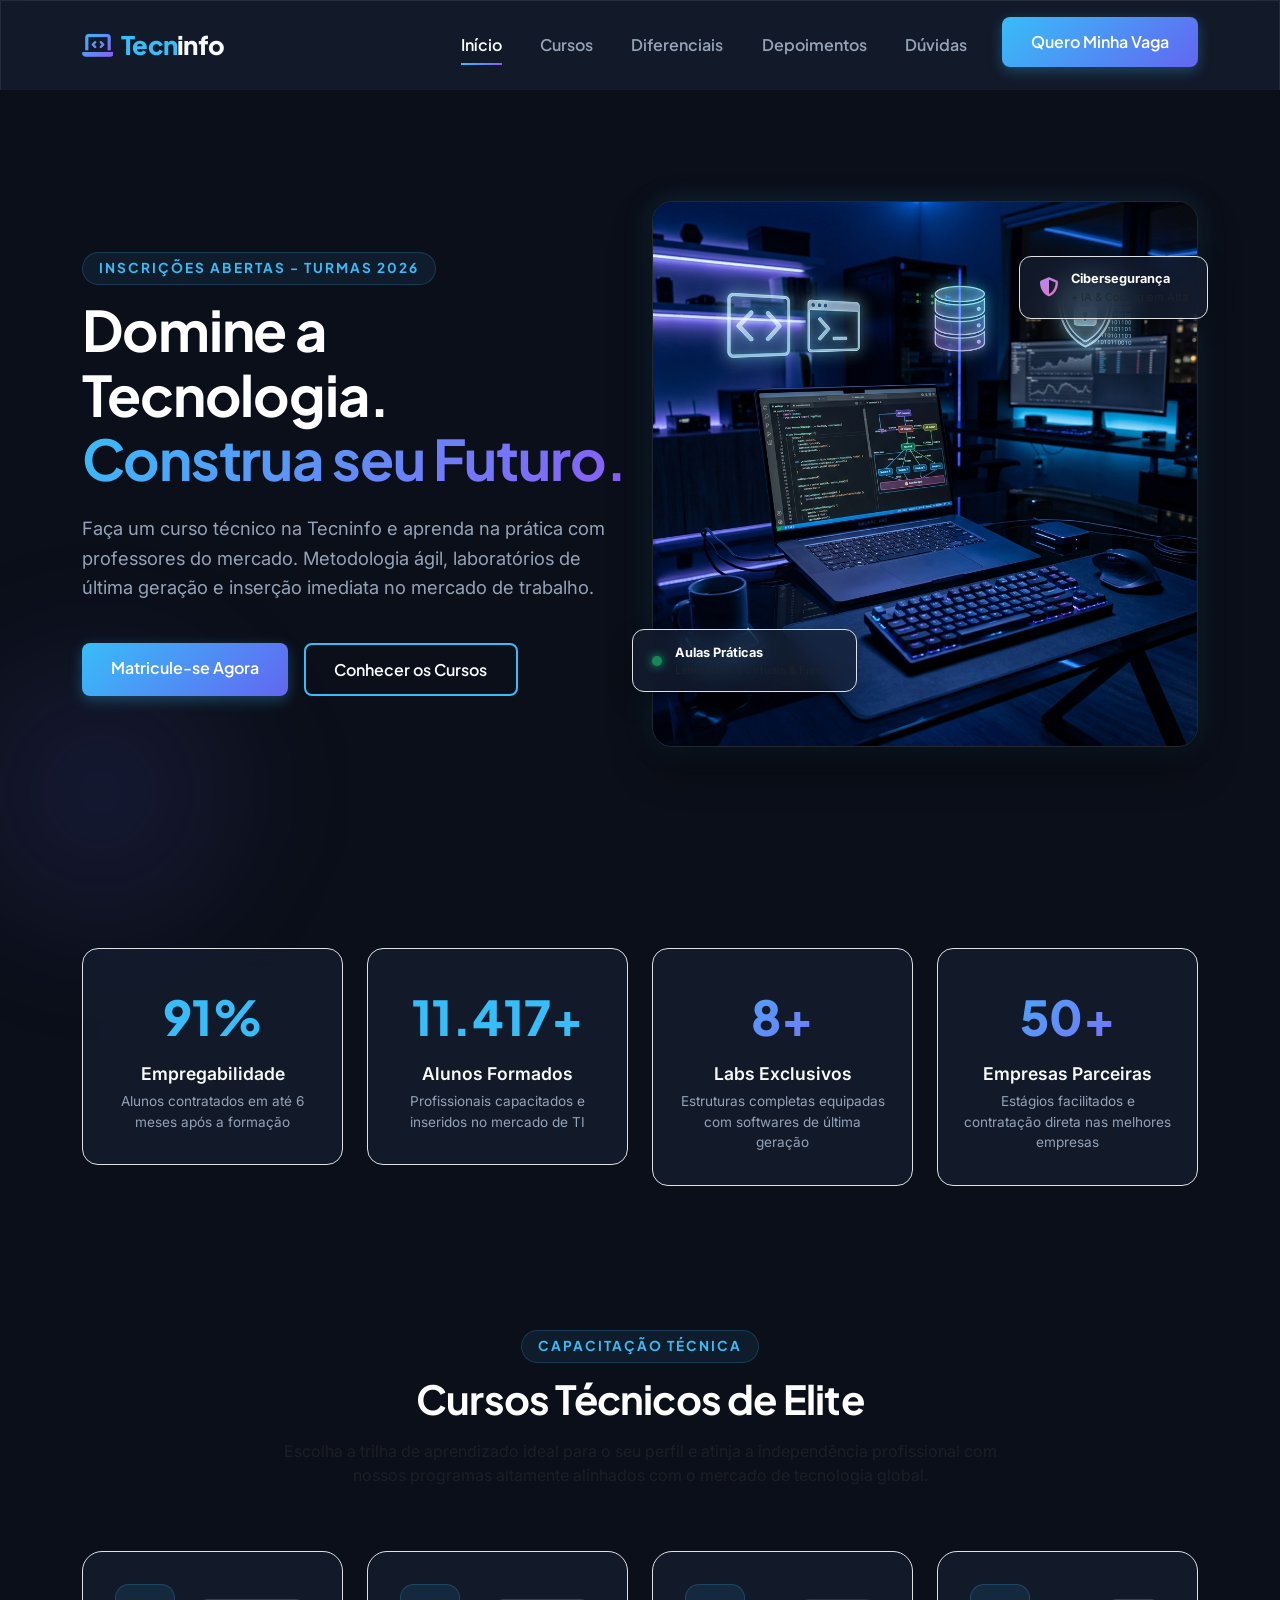
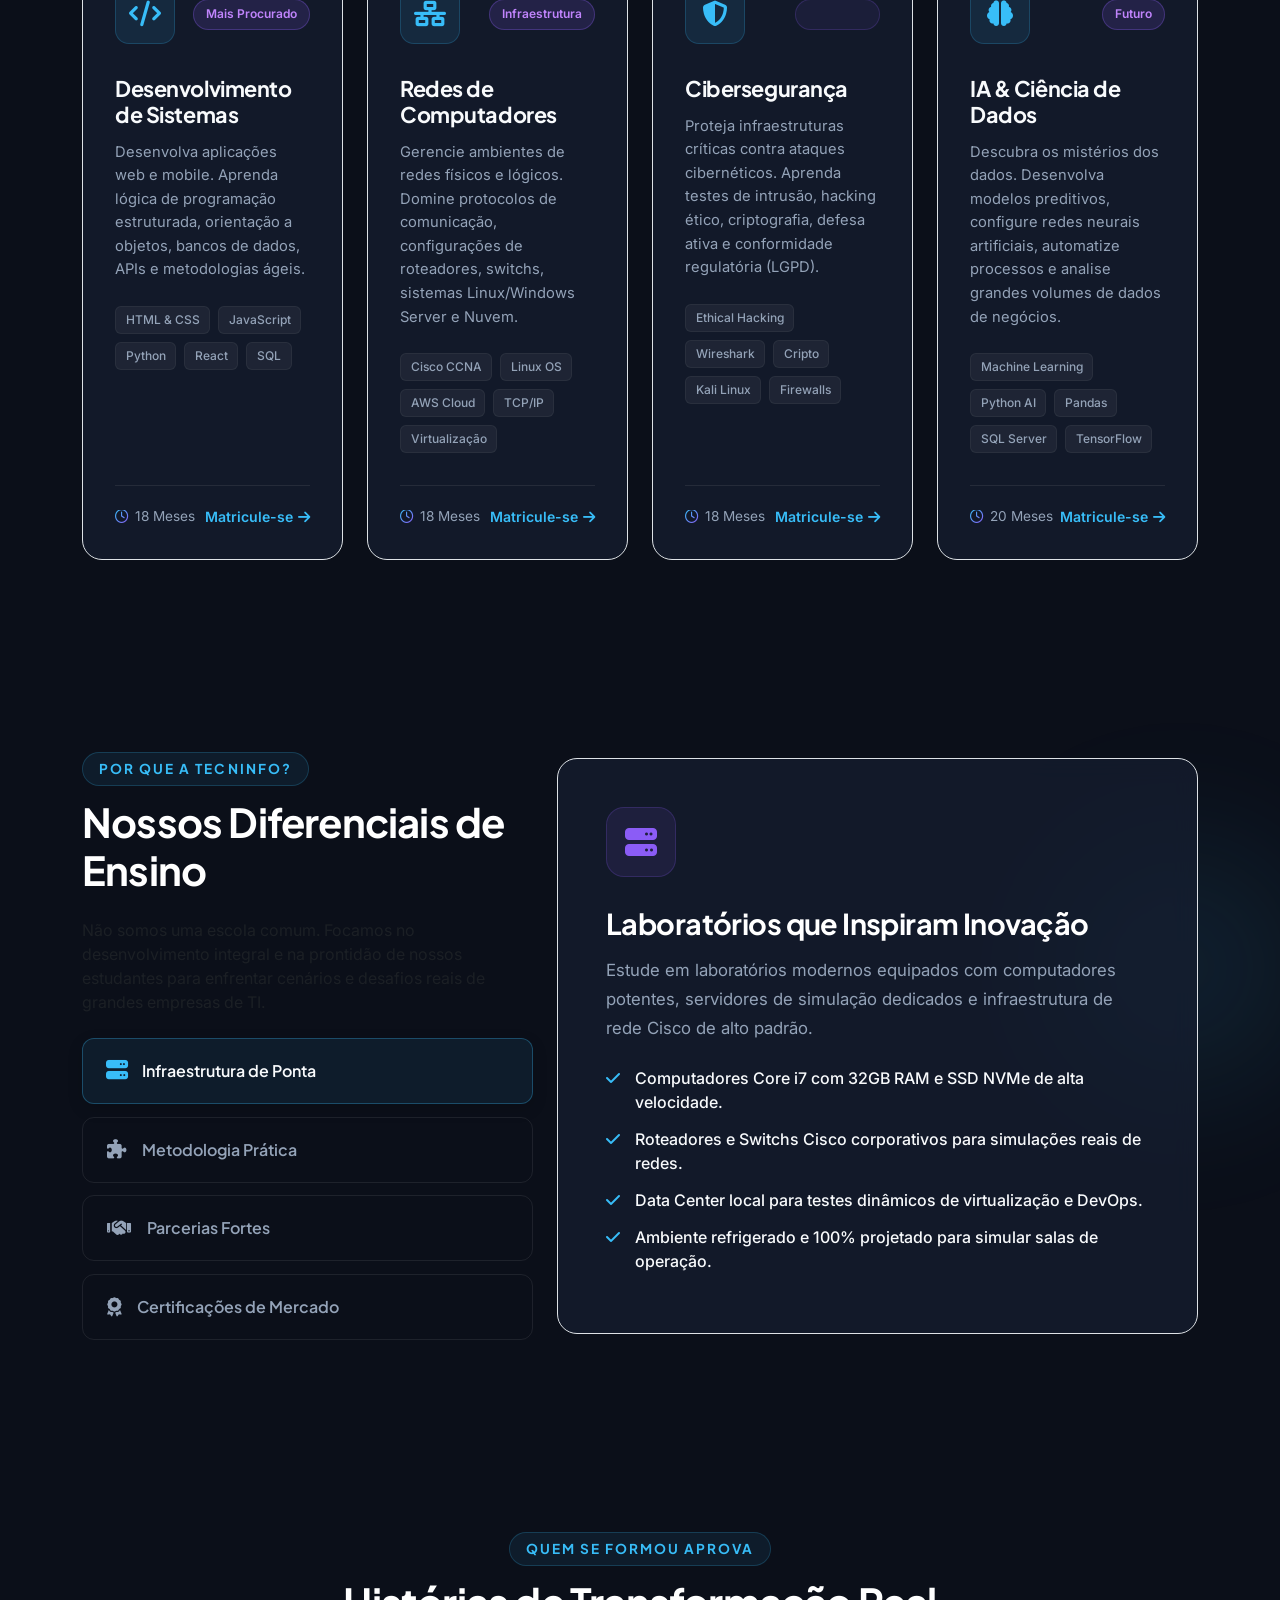
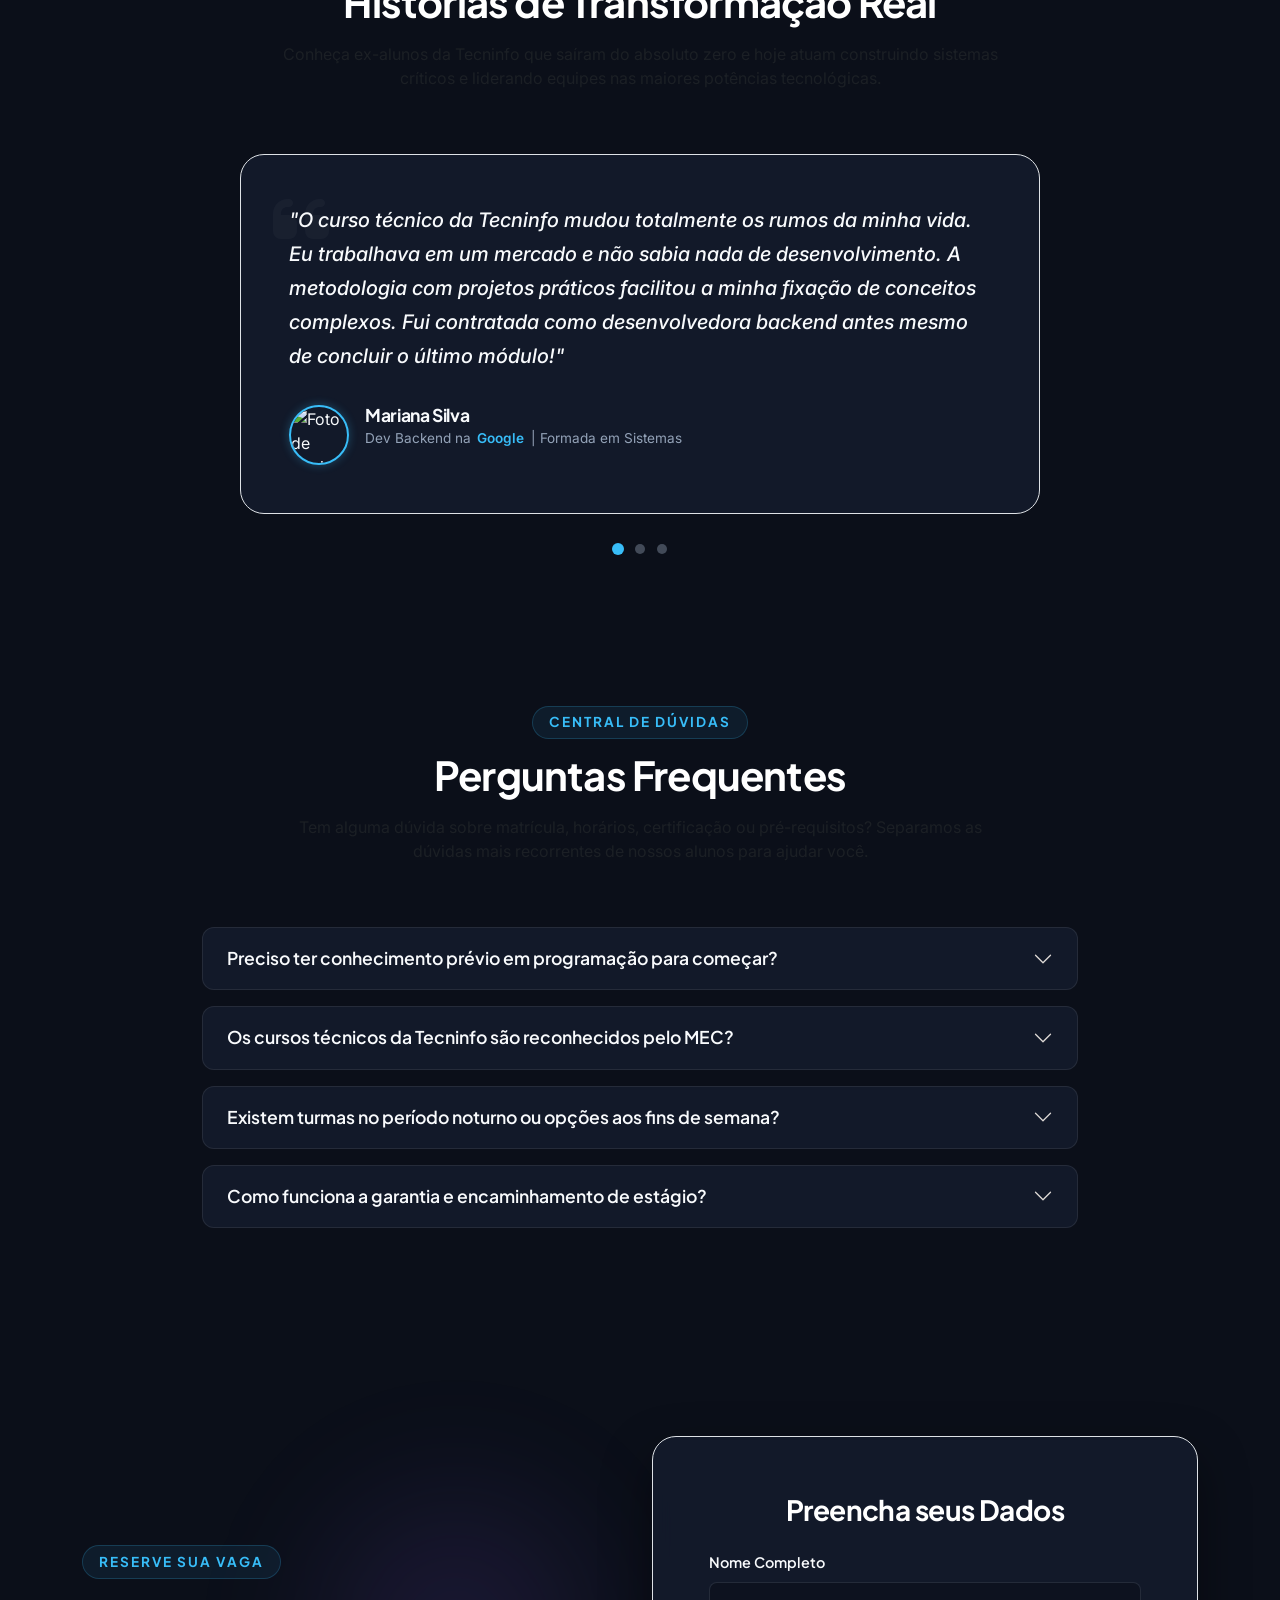
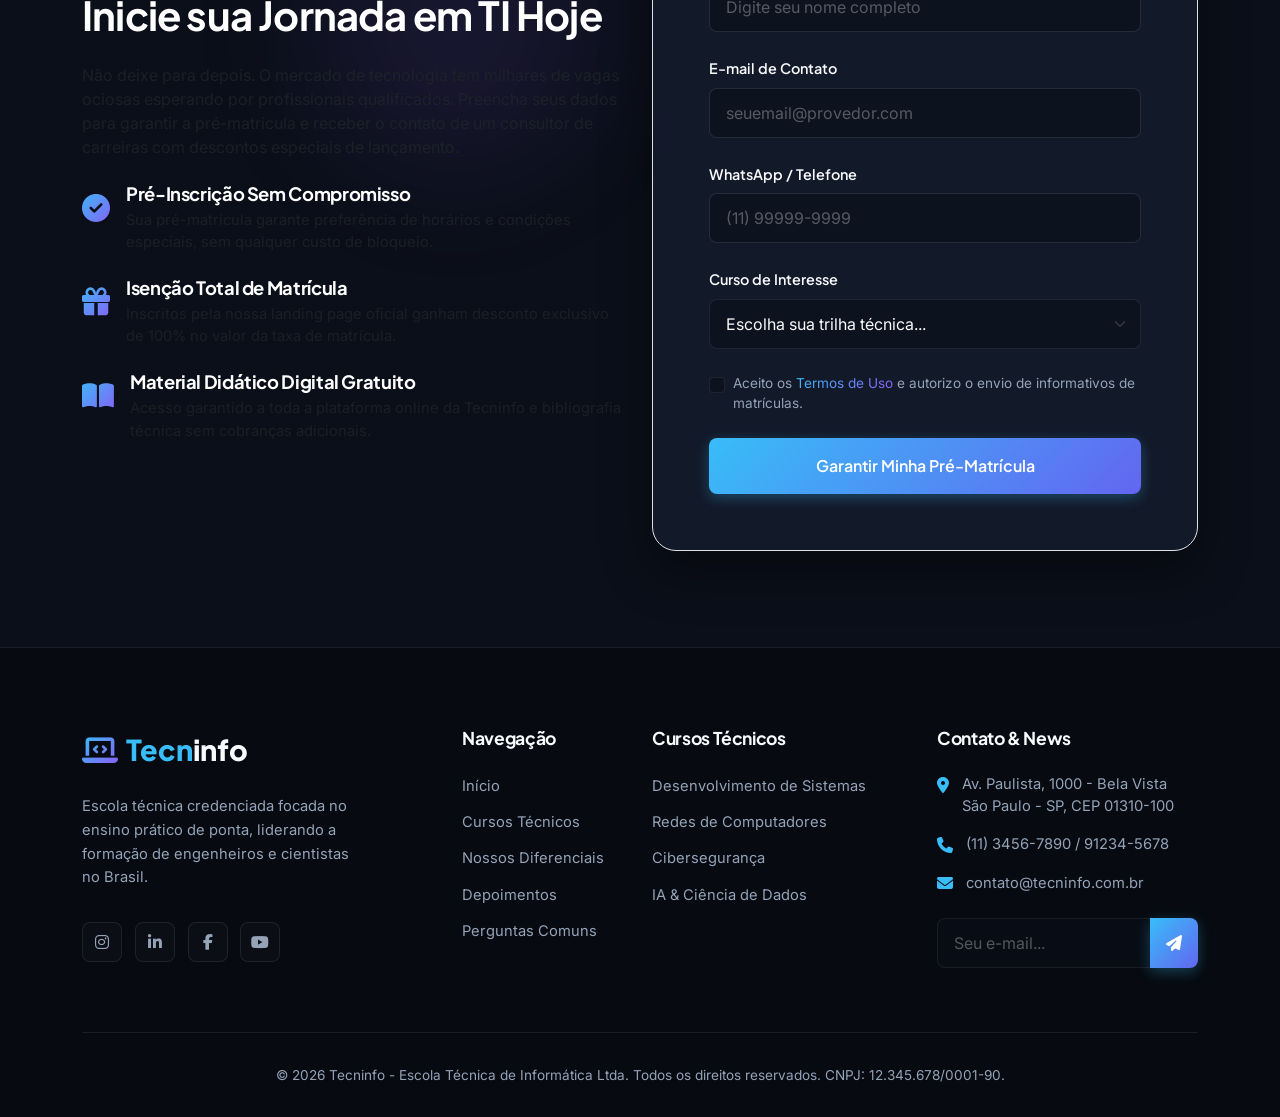
==== tecninfo/index.html @ 436b636a "first commit" ====
<!DOCTYPE html>
<html lang="pt-BR">
<head>
  <meta charset="UTF-8">
  <meta name="viewport" content="width=device-width, initial-scale=1.0">
  <meta name="description" content="Tecninfo - Escola Técnica de Informática líder. Cursos práticos de Desenvolvimento de Sistemas, Cibersegurança, Redes e IA com +95% de empregabilidade. Inscreva-se já!">
  <meta name="keywords" content="curso tecnico informatica, desenvolvimento de sistemas, ciberseguranca, redes de computadores, inteligencia artificial, escola tecnica TI, programacao">
  <meta name="author" content="Tecninfo">
  
  <!-- Open Graph / Facebook -->
  <meta property="og:type" content="website">
  <meta property="og:title" content="Tecninfo | Cursos Técnicos de Informática e Programação">
  <meta property="og:description" content="Aprenda na prática e conquiste sua vaga no mercado de tecnologia com os cursos técnicos da Tecninfo.">
  <meta property="og:image" content="assets/images/hero_tech_banner.png">

  <title>Tecninfo | Escola Técnica de Informática e Programação</title>

  <!-- Favicon -->
  <link rel="icon" type="image/png" href="data:image/svg+xml,<svg xmlns=%22http://www.w3.org/2000/svg%22 viewBox=%220 0 100 100%22><text y=%22.9em%22 font-size=%2290%22>💻</text></svg>">

  <!-- Bootstrap 5 CSS CDN -->
  <link href="https://cdn.jsdelivr.net/npm/bootstrap@5.3.3/dist/css/bootstrap.min.css" rel="stylesheet" integrity="sha384-QWTKZyjpPEjISv5WaRU9OFeRpok6YctnYmDr5pNlyT2bRjXh0JMhjY6hW+ALEwIH" crossorigin="anonymous">
  
  <!-- FontAwesome Icons CDN -->
  <link rel="stylesheet" href="https://cdnjs.cloudflare.com/ajax/libs/font-awesome/6.5.2/css/all.min.css" integrity="sha512-SnH5WK+bZxgPHs44uWIX+LLJAJ9/2PkPKZ5QiAj6Ta86w+fsb2TkcmfRyVX3pBnMFcV7oQPJkl9QevSCWr3W6A==" crossorigin="anonymous" referrerpolicy="no-referrer" />
  
  <!-- Custom CSS -->
  <link rel="stylesheet" href="css/custom.css">
</head>
<body>

  <!-- Background Glow Effects -->
  <div class="glow-blob blob-1"></div>
  <div class="glow-blob blob-2"></div>
  <div class="glow-blob blob-3"></div>

  <!-- ==========================================================================
     HEADER & NAVBAR
     ========================================================================== -->
  <header>
    <nav class="navbar navbar-expand-lg fixed-top bg-glass" id="main-nav">
      <div class="container">
        <a class="navbar-brand" href="#inicio" id="nav-brand">
          <i class="fa-solid fa-laptop-code me-2 text-gradient"></i><span>Tecn</span>info
        </a>
        <button class="navbar-toggler" type="button" data-bs-toggle="collapse" data-bs-target="#navbarContent" aria-controls="navbarContent" aria-expanded="false" aria-label="Toggle navigation" id="navbar-btn">
          <span class="navbar-toggler-icon"></span>
        </button>
        
        <div class="collapse navbar-collapse" id="navbarContent">
          <ul class="navbar-nav ms-auto mb-2 mb-lg-0 align-items-lg-center">
            <li class="nav-item">
              <a class="nav-link active" href="#inicio" id="nav-link-inicio">Início</a>
            </li>
            <li class="nav-item">
              <a class="nav-link" href="#cursos" id="nav-link-cursos">Cursos</a>
            </li>
            <li class="nav-item">
              <a class="nav-link" href="#diferenciais" id="nav-link-diferenciais">Diferenciais</a>
            </li>
            <li class="nav-item">
              <a class="nav-link" href="#depoimentos" id="nav-link-depoimentos">Depoimentos</a>
            </li>
            <li class="nav-item">
              <a class="nav-link" href="#faq" id="nav-link-faq">Dúvidas</a>
            </li>
            <li class="nav-item ms-lg-3 mt-3 mt-lg-0">
              <a class="btn-cyber-primary text-center d-block d-lg-inline-block" href="#inscricao" id="nav-cta-btn">Quero Minha Vaga</a>
            </li>
          </ul>
        </div>
      </div>
    </nav>
  </header>

  <main>
    <!-- ==========================================================================
       HERO SECTION
       ========================================================================== -->
    <section class="hero-section" id="inicio">
      <div class="container">
        <div class="row align-items-center gy-5">
          <!-- Text Content -->
          <div class="col-lg-6">
            <div class="hero-content">
              <span class="section-tag" id="hero-badge-live">Inscrições Abertas - Turmas 2026</span>
              <h1 class="hero-title text-white" id="hero-main-title">
                Domine a Tecnologia. <br>
                <span class="text-gradient">Construa seu Futuro.</span>
              </h1>
              <p class="hero-subtitle" id="hero-desc">
                Faça um curso técnico na Tecninfo e aprenda na prática com professores do mercado. Metodologia ágil, laboratórios de última geração e inserção imediata no mercado de trabalho.
              </p>
              <div class="d-flex flex-sm-row flex-column gap-3">
                <a href="#inscricao" class="btn-cyber-primary text-center" id="hero-cta-enroll">Matricule-se Agora</a>
                <a href="#cursos" class="btn-cyber-outline text-center" id="hero-cta-courses">Conhecer os Cursos</a>
              </div>
            </div>
          </div>
          <!-- Creative Image Mockup -->
          <div class="col-lg-6">
            <div class="hero-image-container">
              <!-- Floating Indicator 1 -->
              <div class="floating-card floating-1 bg-glass border" id="float-card-1">
                <div class="bg-success rounded-circle" style="width: 10px; height: 10px; box-shadow: 0 0 10px #10b981;"></div>
                <div class="text-start">
                  <span class="d-block fw-bold text-white" style="font-size: 0.8rem;">Aulas Práticas</span>
                  <span class="d-block text-muted" style="font-size: 0.7rem;">Laboratórios Virtuais & Físicos</span>
                </div>
              </div>
              
              <!-- Floating Indicator 2 -->
              <div class="floating-card floating-2 bg-glass border" id="float-card-2">
                <div class="text-gradient-purple font-weight-bold" style="font-size: 1.2rem;"><i class="fa-solid fa-shield-halved"></i></div>
                <div class="text-start">
                  <span class="d-block fw-bold text-white" style="font-size: 0.8rem;">Cibersegurança</span>
                  <span class="d-block text-muted" style="font-size: 0.7rem;">+ IA & Coding em Alta</span>
                </div>
              </div>

              <!-- Main Banner Wrap -->
              <div class="hero-image-wrapper">
                <img src="assets/images/hero_tech_banner.png" alt="Ambiente futurista de TI com notebooks mostrando códigos, diagramas de rede e hologramas" class="img-fluid" id="hero-img">
              </div>
            </div>
          </div>
        </div>
      </div>
    </section>

    <!-- ==========================================================================
       METRICS / STATS SECTION
       ========================================================================== -->
    <section class="metrics-section" id="metricas">
      <div class="container">
        <div class="row g-4">
          
          <div class="col-md-3 col-sm-6">
            <div class="metric-card bg-glass border" id="metric-1">
              <span class="metric-number counter" id="counter-employ" data-target="95">0%</span>
              <p class="metric-title">Empregabilidade</p>
              <p class="metric-desc">Alunos contratados em até 6 meses após a formação</p>
            </div>
          </div>

          <div class="col-md-3 col-sm-6">
            <div class="metric-card bg-glass border" id="metric-2">
              <span class="metric-number counter" id="counter-students" data-target="12000">0</span>
              <p class="metric-title">Alunos Formados</p>
              <p class="metric-desc">Profissionais capacitados e inseridos no mercado de TI</p>
            </div>
          </div>

          <div class="col-md-3 col-sm-6">
            <div class="metric-card bg-glass border" id="metric-3">
              <span class="metric-number text-gradient" id="counter-labs">8+</span>
              <p class="metric-title">Labs Exclusivos</p>
              <p class="metric-desc">Estruturas completas equipadas com softwares de última geração</p>
            </div>
          </div>

          <div class="col-md-3 col-sm-6">
            <div class="metric-card bg-glass border" id="metric-4">
              <span class="metric-number text-gradient" id="counter-partners">50+</span>
              <p class="metric-title">Empresas Parceiras</p>
              <p class="metric-desc">Estágios facilitados e contratação direta nas melhores empresas</p>
            </div>
          </div>

        </div>
      </div>
    </section>

    <!-- ==========================================================================
       COURSES SECTION
       ========================================================================== -->
    <section class="courses-section" id="cursos">
      <div class="container">
        <!-- Title and Intro -->
        <div class="row justify-content-center mb-5 text-center">
          <div class="col-lg-8">
            <span class="section-tag" id="courses-badge">Capacitação Técnica</span>
            <h2 class="text-white mb-3" style="font-size: 2.5rem;" id="courses-section-title">Cursos Técnicos de Elite</h2>
            <p class="text-muted" id="courses-section-desc">
              Escolha a trilha de aprendizado ideal para o seu perfil e atinja a independência profissional com nossos programas altamente alinhados com o mercado de tecnologia global.
            </p>
          </div>
        </div>

        <!-- Courses Grid -->
        <div class="row g-4">
          
          <!-- Course 1: Desenvolvimento de Sistemas -->
          <div class="col-lg-3 col-md-6">
            <div class="course-card bg-glass border" id="course-dev">
              <div class="course-header">
                <div class="course-icon-wrapper" id="dev-icon">
                  <i class="fa-solid fa-code"></i>
                </div>
                <span class="course-badge">Mais Procurado</span>
              </div>
              <div class="course-body">
                <h3 class="course-title" id="dev-title">Desenvolvimento de Sistemas</h3>
                <p class="course-desc" id="dev-desc">
                  Desenvolva aplicações web e mobile. Aprenda lógica de programação estruturada, orientação a objetos, bancos de dados, APIs e metodologias ágeis.
                </p>
                <div class="course-techs">
                  <span class="tech-tag">HTML & CSS</span>
                  <span class="tech-tag">JavaScript</span>
                  <span class="tech-tag">Python</span>
                  <span class="tech-tag">React</span>
                  <span class="tech-tag">SQL</span>
                </div>
                <div class="course-footer">
                  <div class="course-duration"><i class="fa-regular fa-clock text-gradient"></i> 18 Meses</div>
                  <a href="#inscricao" class="course-link" id="dev-link">Matricule-se <i class="fa-solid fa-arrow-right"></i></a>
                </div>
              </div>
            </div>
          </div>

          <!-- Course 2: Redes e Infraestrutura -->
          <div class="col-lg-3 col-md-6">
            <div class="course-card bg-glass border" id="course-networks">
              <div class="course-header">
                <div class="course-icon-wrapper" id="networks-icon">
                  <i class="fa-solid fa-network-wired"></i>
                </div>
                <span class="course-badge">Infraestrutura</span>
              </div>
              <div class="course-body">
                <h3 class="course-title" id="networks-title">Redes de Computadores</h3>
                <p class="course-desc" id="networks-desc">
                  Gerencie ambientes de redes físicos e lógicos. Domine protocolos de comunicação, configurações de roteadores, switchs, sistemas Linux/Windows Server e Nuvem.
                </p>
                <div class="course-techs">
                  <span class="tech-tag">Cisco CCNA</span>
                  <span class="tech-tag">Linux OS</span>
                  <span class="tech-tag">AWS Cloud</span>
                  <span class="tech-tag">TCP/IP</span>
                  <span class="tech-tag">Virtualização</span>
                </div>
                <div class="course-footer">
                  <div class="course-duration"><i class="fa-regular fa-clock text-gradient"></i> 18 Meses</div>
                  <a href="#inscricao" class="course-link" id="networks-link">Matricule-se <i class="fa-solid fa-arrow-right"></i></a>
                </div>
              </div>
            </div>
          </div>

          <!-- Course 3: Cibersegurança -->
          <div class="col-lg-3 col-md-6">
            <div class="course-card bg-glass border" id="course-cyber">
              <div class="course-header">
                <div class="course-icon-wrapper" id="cyber-icon">
                  <i class="fa-solid fa-shield-halved"></i>
                </div>
                <span class="course-badge text-gradient-purple" style="background: rgba(139, 92, 246, 0.08); border-color: rgba(139, 92, 246, 0.2);">Tendência</span>
              </div>
              <div class="course-body">
                <h3 class="course-title" id="cyber-title">Cibersegurança</h3>
                <p class="course-desc" id="cyber-desc">
                  Proteja infraestruturas críticas contra ataques cibernéticos. Aprenda testes de intrusão, hacking ético, criptografia, defesa ativa e conformidade regulatória (LGPD).
                </p>
                <div class="course-techs">
                  <span class="tech-tag">Ethical Hacking</span>
                  <span class="tech-tag">Wireshark</span>
                  <span class="tech-tag">Cripto</span>
                  <span class="tech-tag">Kali Linux</span>
                  <span class="tech-tag">Firewalls</span>
                </div>
                <div class="course-footer">
                  <div class="course-duration"><i class="fa-regular fa-clock text-gradient"></i> 18 Meses</div>
                  <a href="#inscricao" class="course-link" id="cyber-link">Matricule-se <i class="fa-solid fa-arrow-right"></i></a>
                </div>
              </div>
            </div>
          </div>

          <!-- Course 4: Inteligência Artificial e Dados -->
          <div class="col-lg-3 col-md-6">
            <div class="course-card bg-glass border" id="course-ai">
              <div class="course-header">
                <div class="course-icon-wrapper" id="ai-icon">
                  <i class="fa-solid fa-brain"></i>
                </div>
                <span class="course-badge">Futuro</span>
              </div>
              <div class="course-body">
                <h3 class="course-title" id="ai-title">IA & Ciência de Dados</h3>
                <p class="course-desc" id="ai-desc">
                  Descubra os mistérios dos dados. Desenvolva modelos preditivos, configure redes neurais artificiais, automatize processos e analise grandes volumes de dados de negócios.
                </p>
                <div class="course-techs">
                  <span class="tech-tag">Machine Learning</span>
                  <span class="tech-tag">Python AI</span>
                  <span class="tech-tag">Pandas</span>
                  <span class="tech-tag">SQL Server</span>
                  <span class="tech-tag">TensorFlow</span>
                </div>
                <div class="course-footer">
                  <div class="course-duration"><i class="fa-regular fa-clock text-gradient"></i> 20 Meses</div>
                  <a href="#inscricao" class="course-link" id="ai-link">Matricule-se <i class="fa-solid fa-arrow-right"></i></a>
                </div>
              </div>
            </div>
          </div>

        </div>
      </div>
    </section>

    <!-- ==========================================================================
       DIFFERENTIALS SECTION (INTERACTIVE TABS)
       ========================================================================== -->
    <section class="diff-section" id="diferenciais">
      <div class="container">
        <div class="row align-items-center gy-5">
          <!-- Text and Tabs selector -->
          <div class="col-lg-5">
            <span class="section-tag" id="diff-badge">Por que a Tecninfo?</span>
            <h2 class="text-white mb-4" style="font-size: 2.5rem;" id="diff-section-title">Nossos Diferenciais de Ensino</h2>
            <p class="text-muted mb-4" id="diff-section-desc">
              Não somos uma escola comum. Focamos no desenvolvimento integral e na prontidão de nossos estudantes para enfrentar cenários e desafios reais de grandes empresas de TI.
            </p>
            
            <div class="diff-tabs-container" id="diff-tabs">
              <button class="diff-tab-btn active" data-target="#tab-infra" id="diff-tab-btn-1">
                <i class="fa-solid fa-server"></i> Infraestrutura de Ponta
              </button>
              <button class="diff-tab-btn" data-target="#tab-method" id="diff-tab-btn-2">
                <i class="fa-solid fa-puzzle-piece"></i> Metodologia Prática
              </button>
              <button class="diff-tab-btn" data-target="#tab-partners" id="diff-tab-btn-3">
                <i class="fa-solid fa-handshake"></i> Parcerias Fortes
              </button>
              <button class="diff-tab-btn" data-target="#tab-certs" id="diff-tab-btn-4">
                <i class="fa-solid fa-award"></i> Certificações de Mercado
              </button>
            </div>
          </div>

          <!-- Interactive Content Panel -->
          <div class="col-lg-7">
            <div class="bg-glass border diff-content-card" style="min-height: 480px;">
              
              <!-- Tab 1: Infraestrutura -->
              <div class="diff-tab-content" id="tab-infra">
                <div class="diff-content-icon" id="tab-infra-icon">
                  <i class="fa-solid fa-server"></i>
                </div>
                <h3 class="diff-content-title text-white" id="tab-infra-title">Laboratórios que Inspiram Inovação</h3>
                <p class="diff-content-desc" id="tab-infra-desc">
                  Estude em laboratórios modernos equipados com computadores potentes, servidores de simulação dedicados e infraestrutura de rede Cisco de alto padrão.
                </p>
                <ul class="diff-list" id="tab-infra-list">
                  <li>Computadores Core i7 com 32GB RAM e SSD NVMe de alta velocidade.</li>
                  <li>Roteadores e Switchs Cisco corporativos para simulações reais de redes.</li>
                  <li>Data Center local para testes dinâmicos de virtualização e DevOps.</li>
                  <li>Ambiente refrigerado e 100% projetado para simular salas de operação.</li>
                </ul>
              </div>

              <!-- Tab 2: Metodologia -->
              <div class="diff-tab-content d-none" id="tab-method">
                <div class="diff-content-icon text-gradient-purple" style="background: rgba(139, 92, 246, 0.1); border-color: rgba(139, 92, 246, 0.2);" id="tab-method-icon">
                  <i class="fa-solid fa-graduation-cap"></i>
                </div>
                <h3 class="diff-content-title text-white" id="tab-method-title">Aprendizado Baseado em Projetos Reais (PBL)</h3>
                <p class="diff-content-desc" id="tab-method-desc">
                  Chega de teoria monótona e cansativa. Nossos estudantes trabalham em Squads ágeis utilizando metodologias como Scrum e Kanban para resolver problemas corporativos reais.
                </p>
                <ul class="diff-list" id="tab-method-list">
                  <li>Desenvolvimento de projetos ao final de cada módulo do curso técnico.</li>
                  <li>Trabalho colaborativo simulando a dinâmica diária de uma Software House.</li>
                  <li>Apresentação de soluções (Pitches) para investidores e gestores convidados.</li>
                  <li>Aulas dinâmicas com foco 90% prático ("mão na massa").</li>
                </ul>
              </div>

              <!-- Tab 3: Parcerias -->
              <div class="diff-tab-content d-none" id="tab-partners">
                <div class="diff-content-icon" style="color: #34d399; background: rgba(52, 211, 153, 0.1); border-color: rgba(52, 211, 153, 0.2);" id="tab-partners-icon">
                  <i class="fa-solid fa-handshake-angle"></i>
                </div>
                <h3 class="diff-content-title text-white" id="tab-partners-title">Conexão Estreita com Empresas Contratantes</h3>
                <p class="diff-content-desc" id="tab-partners-desc">
                  Nosso compromisso é o seu sucesso profissional. Mantemos parcerias e integrações ativas com os principais polos de tecnologia para acelerar o seu encaminhamento profissional.
                </p>
                <ul class="diff-list" id="tab-partners-list">
                  <li>Feiras de carreiras periódicas exclusivas na Tecninfo.</li>
                  <li>Encaminhamento de currículos direto para os times de Recrutamento (HR).</li>
                  <li>Vagas de estágio e contratação exclusivas para alunos formados.</li>
                  <li>Mentoria de carreira com executivos e engenheiros renomados do mercado.</li>
                </ul>
              </div>

              <!-- Tab 4: Certificações -->
              <div class="diff-tab-content d-none" id="tab-certs">
                <div class="diff-content-icon" style="color: #fbbf24; background: rgba(251, 191, 36, 0.1); border-color: rgba(251, 191, 36, 0.2);" id="tab-certs-icon">
                  <i class="fa-solid fa-certificate"></i>
                </div>
                <h3 class="diff-content-title text-white" id="tab-certs-title">Certificados Alinhados com os Grandes Fabricantes</h3>
                <p class="diff-content-desc" id="tab-certs-desc">
                  Além do diploma técnico oficial reconhecido nacionalmente pelo MEC, preparamos você com materiais oficiais e laboratórios focados nas principais certificações globais.
                </p>
                <ul class="diff-list" id="tab-certs-list">
                  <li>Preparatório embutido para Cisco Certified Network Associate (CCNA).</li>
                  <li>Simulações práticas voltadas para AWS Cloud Practitioner.</li>
                  <li>Treinamentos alinhados com Linux Professional Institute (LPI).</li>
                  <li>Certificados adicionais emitidos a cada competência adquirida.</li>
                </ul>
              </div>

            </div>
          </div>
        </div>
      </div>
    </section>

    <!-- ==========================================================================
       TESTIMONIALS SECTION
       ========================================================================== -->
    <section class="testimonials-section" id="depoimentos">
      <div class="container">
        <!-- Title and Intro -->
        <div class="row justify-content-center mb-5 text-center">
          <div class="col-lg-8">
            <span class="section-tag" id="test-badge">Quem se formou aprova</span>
            <h2 class="text-white mb-3" style="font-size: 2.5rem;" id="test-section-title">Histórias de Transformação Real</h2>
            <p class="text-muted" id="test-section-desc">
              Conheça ex-alunos da Tecninfo que saíram do absoluto zero e hoje atuam construindo sistemas críticos e liderando equipes nas maiores potências tecnológicas.
            </p>
          </div>
        </div>

        <!-- Carousel -->
        <div id="testimonialCarousel" class="carousel slide" data-bs-ride="carousel" data-bs-interval="6000">
          <!-- Indicators -->
          <div class="carousel-indicators mb-0" style="bottom: -2.5rem;">
            <button type="button" data-bs-target="#testimonialCarousel" data-bs-slide-to="0" class="active" aria-current="true" aria-label="Slide 1" id="carousel-indicator-0"></button>
            <button type="button" data-bs-target="#testimonialCarousel" data-bs-slide-to="1" aria-label="Slide 2" id="carousel-indicator-1"></button>
            <button type="button" data-bs-target="#testimonialCarousel" data-bs-slide-to="2" aria-label="Slide 3" id="carousel-indicator-2"></button>
          </div>

          <!-- Slides -->
          <div class="carousel-inner">
            
            <!-- Testimonial 1 -->
            <div class="carousel-item active">
              <div class="testimonial-card bg-glass border" id="test-card-1">
                <i class="fa-solid fa-quote-left testimonial-quote-icon"></i>
                <p class="testimonial-text" id="test-text-1">
                  "O curso técnico da Tecninfo mudou totalmente os rumos da minha vida. Eu trabalhava em um mercado e não sabia nada de desenvolvimento. A metodologia com projetos práticos facilitou a minha fixação de conceitos complexos. Fui contratada como desenvolvedora backend antes mesmo de concluir o último módulo!"
                </p>
                <div class="testimonial-author">
                  <img src="https://images.unsplash.com/photo-1494790108377-be9c29b29330?auto=format&fit=crop&q=80&w=150&h=150" alt="Foto de Mariana Silva, ex-aluna da Tecninfo" class="testimonial-avatar" id="test-avatar-1">
                  <div class="text-start">
                    <h4 class="testimonial-name" id="test-name-1">Mariana Silva</h4>
                    <p class="testimonial-role" id="test-role-1">Dev Backend na <span class="testimonial-company">Google</span> | Formada em Sistemas</p>
                  </div>
                </div>
              </div>
            </div>

            <!-- Testimonial 2 -->
            <div class="carousel-item">
              <div class="testimonial-card bg-glass border" id="test-card-2">
                <i class="fa-solid fa-quote-left testimonial-quote-icon"></i>
                <p class="testimonial-text" id="test-text-2">
                  "Estudar infraestrutura e segurança sem laboratórios reais é impossível. O que mais me surpreendeu na Tecninfo foi a estrutura física da escola. Configurar switchs e roteadores físicos com o acompanhamento dos professores me deu a base sólida que eu precisava. Hoje gerencio equipes inteiras de redes globais."
                </p>
                <div class="testimonial-author">
                  <img src="https://images.unsplash.com/photo-1507003211169-0a1dd7228f2d?auto=format&fit=crop&q=80&w=150&h=150" alt="Foto de Lucas Mendes, ex-aluno da Tecninfo" class="testimonial-avatar" id="test-avatar-2">
                  <div class="text-start">
                    <h4 class="testimonial-name" id="test-name-2">Lucas Mendes</h4>
                    <p class="testimonial-role" id="test-role-2">Engenheiro de Redes Sênior na <span class="testimonial-company">AWS</span> | Formado em Redes</p>
                  </div>
                </div>
              </div>
            </div>

            <!-- Testimonial 3 -->
            <div class="carousel-item">
              <div class="testimonial-card bg-glass border" id="test-card-3">
                <i class="fa-solid fa-quote-left testimonial-quote-icon"></i>
                <p class="testimonial-text" id="test-text-3">
                  "Sempre tive paixão por hacker e invasões éticas, mas não sabia por onde começar. No curso de Cibersegurança, aprendi de forma responsável e guiada. A Tecninfo me ajudou a conseguir a minha primeira certificação LPI, abrindo as portas do mercado de segurança de dados em um banco global. O suporte deles é incrível!"
                </p>
                <div class="testimonial-author">
                  <img src="https://images.unsplash.com/photo-1573496359142-b8d87734a5a2?auto=format&fit=crop&q=80&w=150&h=150" alt="Foto de Beatriz Rocha, ex-aluna da Tecninfo" class="testimonial-avatar" id="test-avatar-3">
                  <div class="text-start">
                    <h4 class="testimonial-name" id="test-name-3">Beatriz Rocha</h4>
                    <p class="testimonial-role" id="test-role-3">Analista de Security SOC na <span class="testimonial-company">Itaú Unibanco</span> | Formada em Cibersegurança</p>
                  </div>
                </div>
              </div>
            </div>

          </div>
        </div>
      </div>
    </section>

    <!-- ==========================================================================
       FAQ SECTION
       ========================================================================== -->
    <section class="faq-section" id="faq">
      <div class="container" style="max-width: 900px;">
        <!-- Title and Intro -->
        <div class="row justify-content-center mb-5 text-center">
          <div class="col-lg-10">
            <span class="section-tag" id="faq-badge">Central de Dúvidas</span>
            <h2 class="text-white mb-3" style="font-size: 2.5rem;" id="faq-section-title">Perguntas Frequentes</h2>
            <p class="text-muted" id="faq-section-desc">
              Tem alguma dúvida sobre matrícula, horários, certificação ou pré-requisitos? Separamos as dúvidas mais recorrentes de nossos alunos para ajudar você.
            </p>
          </div>
        </div>

        <!-- Accordion Bootstrap -->
        <div class="accordion" id="accordionFAQ">
          
          <div class="accordion-item" id="faq-item-1">
            <h3 class="accordion-header">
              <button class="accordion-button collapsed" type="button" data-bs-toggle="collapse" data-bs-target="#collapseOne" aria-expanded="false" aria-controls="collapseOne" id="faq-btn-1">
                Preciso ter conhecimento prévio em programação para começar?
              </button>
            </h3>
            <div id="collapseOne" class="accordion-collapse collapse" data-bs-parent="#accordionFAQ">
              <div class="accordion-body" id="faq-body-1">
                <strong>Absolutamente não!</strong> Nossos cursos técnicos são estruturados do básico ao avançado. Começamos abordando desde conceitos fundamentais de lógica e arquitetura de computadores até a engenharia e frameworks de TI de alta demanda. O único pré-requisito é ter paixão por aprender e dedicação.
              </div>
            </div>
          </div>

          <div class="accordion-item" id="faq-item-2">
            <h3 class="accordion-header">
              <button class="accordion-button collapsed" type="button" data-bs-toggle="collapse" data-bs-target="#collapseTwo" aria-expanded="false" aria-controls="collapseTwo" id="faq-btn-2">
                Os cursos técnicos da Tecninfo são reconhecidos pelo MEC?
              </button>
            </h3>
            <div id="collapseTwo" class="accordion-collapse collapse" data-bs-parent="#accordionFAQ">
              <div class="accordion-body" id="faq-body-2">
                <strong>Sim, plenamente reconhecidos.</strong> Todos os nossos diplomas técnicos emitidos têm total autoridade legal e validade nacional perante o Ministério da Educação (MEC), permitindo que você preste concursos públicos, assuma responsabilidades técnicas ou prossiga para pós-graduações e graduações normalmente.
              </div>
            </div>
          </div>

          <div class="accordion-item" id="faq-item-3">
            <h3 class="accordion-header">
              <button class="accordion-button collapsed" type="button" data-bs-toggle="collapse" data-bs-target="#collapseThree" aria-expanded="false" aria-controls="collapseThree" id="faq-btn-3">
                Existem turmas no período noturno ou opções aos fins de semana?
              </button>
            </h3>
            <div id="collapseThree" class="accordion-collapse collapse" data-bs-parent="#accordionFAQ">
              <div class="accordion-body" id="faq-body-3">
                <strong>Sim, temos total flexibilidade de horários.</strong> Oferecemos turmas em três turnos: Matutino (08h às 11h30), Vespertino (14h às 17h30) e Noturno (19h às 22h30). Além disso, temos opções exclusivas de aulas dinâmicas aos sábados para quem precisa conciliar os estudos técnicos com a rotina de trabalho semanal.
              </div>
            </div>
          </div>

          <div class="accordion-item" id="faq-item-4">
            <h3 class="accordion-header">
              <button class="accordion-button collapsed" type="button" data-bs-toggle="collapse" data-bs-target="#collapseFour" aria-expanded="false" aria-controls="collapseFour" id="faq-btn-4">
                Como funciona a garantia e encaminhamento de estágio?
              </button>
            </h3>
            <div id="collapseFour" class="accordion-collapse collapse" data-bs-parent="#accordionFAQ">
              <div class="accordion-body" id="faq-body-4">
                A Tecninfo conta com um **setor de empregabilidade ativa**. A partir do segundo módulo, você passa a receber alertas de oportunidades exclusivas de empresas parceiras, treinamentos práticos de entrevista técnica e simulações. Nossa ponte ativa é o que garante que 95% de nossos formandos entrem no mercado de imediato.
              </div>
            </div>
          </div>

        </div>
      </div>
    </section>

    <!-- ==========================================================================
       FORM SECTION (PRE-ENROLLMENT)
       ========================================================================== -->
    <section class="enroll-section" id="inscricao">
      <div class="container">
        <div class="row align-items-center gy-5">
          <!-- Text and Benefits -->
          <div class="col-lg-6">
            <div class="enroll-benefits-content">
              <span class="section-tag" id="enroll-badge">Reserve sua vaga</span>
              <h2 class="text-white mb-4" style="font-size: 2.5rem;" id="enroll-section-title">Inicie sua Jornada em TI Hoje</h2>
              <p class="text-muted mb-4" id="enroll-section-desc">
                Não deixe para depois. O mercado de tecnologia tem milhares de vagas ociosas esperando por profissionais qualificados. Preencha seus dados para garantir a pré-matrícula e receber o contato de um consultor de carreiras com descontos especiais de lançamento.
              </p>
              
              <div class="d-flex align-items-start gap-3 mb-4" id="enroll-benefit-1">
                <div class="text-gradient fs-3 mt-1"><i class="fa-solid fa-circle-check"></i></div>
                <div>
                  <h4 class="text-white mb-1" style="font-size: 1.15rem;">Pré-Inscrição Sem Compromisso</h4>
                  <p class="text-muted mb-0" style="font-size: 0.92rem;">Sua pré-matrícula garante preferência de horários e condições especiais, sem qualquer custo de bloqueio.</p>
                </div>
              </div>

              <div class="d-flex align-items-start gap-3 mb-4" id="enroll-benefit-2">
                <div class="text-gradient fs-3 mt-1"><i class="fa-solid fa-gift"></i></div>
                <div>
                  <h4 class="text-white mb-1" style="font-size: 1.15rem;">Isenção Total de Matrícula</h4>
                  <p class="text-muted mb-0" style="font-size: 0.92rem;">Inscritos pela nossa landing page oficial ganham desconto exclusivo de 100% no valor da taxa de matrícula.</p>
                </div>
              </div>

              <div class="d-flex align-items-start gap-3" id="enroll-benefit-3">
                <div class="text-gradient fs-3 mt-1"><i class="fa-solid fa-book-open"></i></div>
                <div>
                  <h4 class="text-white mb-1" style="font-size: 1.15rem;">Material Didático Digital Gratuito</h4>
                  <p class="text-muted mb-0" style="font-size: 0.92rem;">Acesso garantido a toda a plataforma online da Tecninfo e bibliografia técnica sem cobranças adicionais.</p>
                </div>
              </div>

            </div>
          </div>

          <!-- Glassmorphic Enrollment Form Card -->
          <div class="col-lg-6">
            <div class="bg-glass border enroll-form-card" id="enroll-card">
              <h3 class="text-white text-center mb-4" style="font-size: 1.75rem;" id="enroll-card-title">Preencha seus Dados</h3>
              
              <form id="enrollmentForm" novalidate>
                
                <!-- Name Field -->
                <div class="form-group">
                  <label for="name" class="form-label">Nome Completo</label>
                  <input type="text" class="form-control" id="name" name="name" placeholder="Digite seu nome completo">
                </div>

                <!-- Email Field -->
                <div class="form-group">
                  <label for="email" class="form-label">E-mail de Contato</label>
                  <input type="email" class="form-control" id="email" name="email" placeholder="seuemail@provedor.com">
                </div>

                <!-- WhatsApp Field -->
                <div class="form-group">
                  <label for="phone" class="form-label">WhatsApp / Telefone</label>
                  <input type="tel" class="form-control" id="phone" name="phone" placeholder="(11) 99999-9999">
                </div>

                <!-- Selected Course Field -->
                <div class="form-group">
                  <label for="course" class="form-label">Curso de Interesse</label>
                  <select class="form-select" id="course" name="course">
                    <option value="" selected disabled>Escolha sua trilha técnica...</option>
                    <option value="dev">Técnico em Desenvolvimento de Sistemas</option>
                    <option value="net">Técnico em Redes de Computadores</option>
                    <option value="cyber">Técnico em Cibersegurança</option>
                    <option value="ai">Técnico em IA & Ciência de Dados</option>
                  </select>
                </div>

                <!-- Terms and Privacy Check -->
                <div class="form-check form-group mb-4">
                  <input class="form-check-input" type="checkbox" id="privacy" name="privacy">
                  <label class="form-check-label" for="privacy">
                    Aceito os <a href="#" class="text-gradient" style="text-decoration: underline;">Termos de Uso</a> e autorizo o envio de informativos de matrículas.
                  </label>
                </div>

                <!-- Submit Button -->
                <button type="submit" class="btn-cyber-primary w-100 py-3" id="form-submit-btn">
                  Garantir Minha Pré-Matrícula
                </button>

              </form>
            </div>
          </div>
        </div>
      </div>
    </section>

  </main>

  <!-- ==========================================================================
     FOOTER
     ========================================================================== -->
  <footer class="footer">
    <div class="container">
      <div class="row gy-5">
        
        <!-- About column -->
        <div class="col-lg-4 col-md-6">
          <a class="footer-logo" href="#inicio" id="footer-brand">
            <i class="fa-solid fa-laptop-code me-2 text-gradient"></i><span>Tecn</span>info
          </a>
          <p class="footer-text" id="footer-desc">
            Escola técnica credenciada focada no ensino prático de ponta, liderando a formação de engenheiros e cientistas no Brasil.
          </p>
          <div class="footer-social-links" id="footer-social">
            <a href="#" class="social-btn" aria-label="Acessar Instagram Tecninfo"><i class="fa-brands fa-instagram"></i></a>
            <a href="#" class="social-btn" aria-label="Acessar LinkedIn Tecninfo"><i class="fa-brands fa-linkedin-in"></i></a>
            <a href="#" class="social-btn" aria-label="Acessar Facebook Tecninfo"><i class="fa-brands fa-facebook-f"></i></a>
            <a href="#" class="social-btn" aria-label="Acessar YouTube Tecninfo"><i class="fa-brands fa-youtube"></i></a>
          </div>
        </div>

        <!-- Links column -->
        <div class="col-lg-2 col-md-6 col-6">
          <h4 class="footer-heading" id="footer-links-title">Navegação</h4>
          <ul class="footer-links" id="footer-nav-links">
            <li><a href="#inicio">Início</a></li>
            <li><a href="#cursos">Cursos Técnicos</a></li>
            <li><a href="#diferenciais">Nossos Diferenciais</a></li>
            <li><a href="#depoimentos">Depoimentos</a></li>
            <li><a href="#faq">Perguntas Comuns</a></li>
          </ul>
        </div>

        <!-- Courses links column -->
        <div class="col-lg-3 col-md-6 col-6">
          <h4 class="footer-heading" id="footer-courses-title">Cursos Técnicos</h4>
          <ul class="footer-links" id="footer-courses-list">
            <li><a href="#cursos">Desenvolvimento de Sistemas</a></li>
            <li><a href="#cursos">Redes de Computadores</a></li>
            <li><a href="#cursos">Cibersegurança</a></li>
            <li><a href="#cursos">IA & Ciência de Dados</a></li>
          </ul>
        </div>

        <!-- Info / Newsletter Column -->
        <div class="col-lg-3 col-md-6">
          <h4 class="footer-heading" id="footer-newsletter-title">Contato & News</h4>
          <ul class="footer-info mb-4" id="footer-info-list">
            <li>
              <i class="fa-solid fa-location-dot"></i>
              <span>Av. Paulista, 1000 - Bela Vista<br>São Paulo - SP, CEP 01310-100</span>
            </li>
            <li>
              <i class="fa-solid fa-phone"></i>
              <span>(11) 3456-7890 / 91234-5678</span>
            </li>
            <li>
              <i class="fa-solid fa-envelope"></i>
              <span>contato@tecninfo.com.br</span>
            </li>
          </ul>
          
          <form id="newsletterForm">
            <div class="input-group">
              <input type="email" class="form-control" placeholder="Seu e-mail..." aria-label="Cadastrar e-mail para newsletter" required>
              <button class="btn-cyber-primary" type="submit" style="border-radius: 0 8px 8px 0; padding: 0.5rem 1rem;" aria-label="Enviar newsletter"><i class="fa-solid fa-paper-plane"></i></button>
            </div>
          </form>
        </div>

      </div>

      <!-- Copyright Bottom -->
      <div class="row">
        <div class="col-12 text-center">
          <div class="footer-bottom">
            <p class="footer-copy" id="footer-copy-text">
              &copy; 2026 Tecninfo - Escola Técnica de Informática Ltda. Todos os direitos reservados. CNPJ: 12.345.678/0001-90.
            </p>
          </div>
        </div>
      </div>
    </div>
  </footer>

  <!-- ==========================================================================
     SUCCESS MODAL (POPUP APÓS ENVIO VÁLIDO)
     ========================================================================== -->
  <div class="modal fade" id="successModal" tabindex="-1" aria-labelledby="successModalLabel" aria-hidden="true">
    <div class="modal-dialog modal-dialog-centered">
      <div class="modal-content">
        <div class="modal-header">
          <button type="button" class="btn-close-custom ms-auto" data-bs-dismiss="modal" aria-label="Fechar modal de sucesso" id="modal-close-btn">
            <i class="fa-solid fa-xmark"></i>
          </button>
        </div>
        <div class="modal-body">
          <div class="success-icon-wrapper" id="modal-icon">
            <i class="fa-solid fa-circle-check"></i>
          </div>
          <h2 class="modal-title-custom" id="successModalLabel">Inscrição Garantida!</h2>
          <p class="modal-desc-custom" id="modal-subtext">
            Parabéns! Sua pré-matrícula foi enviada com sucesso para nossos servidores. Um consultor de carreiras da Tecninfo entrará em contato em breve pelo WhatsApp.
          </p>
          
          <!-- Student / Course Details Summary Box -->
          <div class="success-details" id="modal-summary-box">
            <div class="success-detail-row">
              <span class="success-detail-label">Estudante:</span>
              <span class="success-detail-value" id="modal-student-name">-</span>
            </div>
            <div class="success-detail-row">
              <span class="success-detail-label">E-mail:</span>
              <span class="success-detail-value" id="modal-student-email">-</span>
            </div>
            <div class="success-detail-row">
              <span class="success-detail-label">WhatsApp:</span>
              <span class="success-detail-value" id="modal-student-phone">-</span>
            </div>
            <div class="success-detail-row">
              <span class="success-detail-label">Curso Escolhido:</span>
              <span class="success-detail-value text-gradient" id="modal-student-course">-</span>
            </div>
          </div>
          
          <button type="button" class="btn-cyber-primary w-100 py-3" data-bs-dismiss="modal" id="modal-ok-btn">
            Entendido, obrigado!
          </button>
        </div>
      </div>
    </div>
  </div>

  <!-- ==========================================================================
     SCRIPTS & DEPENDENCIES
     ========================================================================== -->
  <!-- jQuery 3.7.1 CDN -->
  <script src="https://code.jquery.com/jquery-3.7.1.min.js" integrity="sha256-/JqT3SQfawRcv/BIHPThkBvs0OEvtFFmqPF/lYI/Cxo=" crossorigin="anonymous"></script>

  <!-- Bootstrap 5 JS Bundle CDN -->
  <script src="https://cdn.jsdelivr.net/npm/bootstrap@5.3.3/dist/js/bootstrap.bundle.min.js" integrity="sha384-YvpcrYf0tY3lHB60NNkmXc5s9fDVZLESaAA55NDzOxhy9GkcIdslK1eN7N6jIeHz" crossorigin="anonymous"></script>

  <!-- Custom Main JS -->
  <script src="js/main.js"></script>

</body>
</html>
---- tecninfo/css/custom.css ----
/* ==========================================================================
   DESIGN SYSTEM & CUSTOM STYLES - TECNINFO LANDING PAGE
   ========================================================================== */

/* Import Google Fonts */
@import url('https://fonts.googleapis.com/css2?family=Inter:wght@300;400;500;600;700&family=Plus+Jakarta+Sans:wght@400;500;600;700;800&display=swap');

:root {
  /* Color Palette */
  --bg-primary: #0b0f19;       /* Deep Space Dark */
  --bg-secondary: #131b2e;     /* Slate Dark Blue */
  --bg-card: rgba(22, 30, 49, 0.7); /* Translucent Card Background */
  
  --color-primary: #38bdf8;    /* Electric Cyan */
  --color-primary-rgb: 56, 189, 248;
  --color-secondary: #8b5cf6;  /* Neon Purple */
  --color-secondary-rgb: 139, 92, 246;
  --color-accent: #6366f1;     /* Cyber Indigo */
  
  --text-main: #f8fafc;        /* Off-white */
  --text-muted: #94a3b8;       /* Slate Gray */
  --text-dark: #0f172a;
  
  --border-color: rgba(255, 255, 255, 0.08);
  --border-glow: rgba(56, 189, 248, 0.2);
  
  /* Fonts */
  --font-title: 'Plus Jakarta Sans', sans-serif;
  --font-body: 'Inter', sans-serif;
  
  /* Transitions */
  --transition-fast: all 0.2s ease;
  --transition-normal: all 0.4s cubic-bezier(0.16, 1, 0.3, 1);
}

/* Global Reset & Base Styles */
body {
  font-family: var(--font-body);
  background-color: var(--bg-primary);
  color: var(--text-main);
  overflow-x: hidden;
  position: relative;
}

h1, h2, h3, h4, h5, h6 {
  font-family: var(--font-title);
  font-weight: 700;
  letter-spacing: -0.02em;
}

a {
  text-decoration: none;
  transition: var(--transition-fast);
}

/* Custom Scrollbar */
::-webkit-scrollbar {
  width: 8px;
}
::-webkit-scrollbar-track {
  background: var(--bg-primary);
}
::-webkit-scrollbar-thumb {
  background: var(--bg-secondary);
  border-radius: 4px;
  border: 1px solid var(--border-color);
}
::-webkit-scrollbar-thumb:hover {
  background: var(--color-accent);
}

/* Background Glowing Blobs */
.glow-blob {
  position: absolute;
  width: 400px;
  height: 400px;
  border-radius: 50%;
  background: radial-gradient(circle, rgba(99, 102, 241, 0.15) 0%, rgba(0, 0, 0, 0) 70%);
  filter: blur(50px);
  z-index: -1;
  pointer-events: none;
}
.blob-1 {
  top: 10%;
  left: -100px;
}
.blob-2 {
  top: 40%;
  right: -100px;
  background: radial-gradient(circle, rgba(56, 189, 248, 0.12) 0%, rgba(0, 0, 0, 0) 70%);
}
.blob-3 {
  bottom: 15%;
  left: 20%;
  background: radial-gradient(circle, rgba(139, 92, 246, 0.15) 0%, rgba(0, 0, 0, 0) 70%);
}

/* ==========================================================================
   TYPOGRAPHY & UTILITIES
   ========================================================================== */
.text-gradient {
  background: linear-gradient(135deg, var(--color-primary) 0%, var(--color-secondary) 100%);
  -webkit-background-clip: text;
  -webkit-text-fill-color: transparent;
  background-clip: text;
}

.text-gradient-purple {
  background: linear-gradient(135deg, #a78bfa 0%, #f472b6 100%);
  -webkit-background-clip: text;
  -webkit-text-fill-color: transparent;
  background-clip: text;
}

.section-tag {
  font-family: var(--font-title);
  font-size: 0.85rem;
  font-weight: 700;
  text-transform: uppercase;
  letter-spacing: 0.15em;
  color: var(--color-primary);
  display: inline-block;
  margin-bottom: 0.75rem;
  padding: 0.35rem 1rem;
  border-radius: 50px;
  background: rgba(56, 189, 248, 0.08);
  border: 1px solid rgba(56, 189, 248, 0.2);
}

.bg-glass {
  background: var(--bg-card);
  backdrop-filter: blur(12px);
  -webkit-backdrop-filter: blur(12px);
  border: 1px solid var(--border-color);
}

/* ==========================================================================
   BUTTONS (PREMIUM STYLES)
   ========================================================================== */
.btn-cyber-primary {
  background: linear-gradient(135deg, var(--color-primary) 0%, var(--color-accent) 100%);
  color: #fff;
  font-weight: 600;
  font-family: var(--font-title);
  padding: 0.8rem 1.8rem;
  border: none;
  border-radius: 8px;
  box-shadow: 0 4px 14px rgba(56, 189, 248, 0.3);
  transition: var(--transition-normal);
  position: relative;
  overflow: hidden;
  z-index: 1;
}

.btn-cyber-primary::before {
  content: '';
  position: absolute;
  top: 0;
  left: 0;
  width: 100%;
  height: 100%;
  background: linear-gradient(135deg, var(--color-secondary) 0%, var(--color-primary) 100%);
  opacity: 0;
  transition: var(--transition-normal);
  z-index: -1;
}

.btn-cyber-primary:hover {
  color: #fff;
  transform: translateY(-2px);
  box-shadow: 0 6px 20px rgba(139, 92, 246, 0.4);
}

.btn-cyber-primary:hover::before {
  opacity: 1;
}

.btn-cyber-outline {
  background: transparent;
  color: var(--text-main);
  font-weight: 600;
  font-family: var(--font-title);
  padding: 0.8rem 1.8rem;
  border: 2px solid var(--color-primary);
  border-radius: 8px;
  transition: var(--transition-normal);
}

.btn-cyber-outline:hover {
  background: rgba(56, 189, 248, 0.1);
  color: var(--color-primary);
  box-shadow: 0 0 15px rgba(56, 189, 248, 0.2);
  transform: translateY(-2px);
}

/* ==========================================================================
   NAVIGATION
   ========================================================================== */
.navbar {
  padding: 1rem 0;
  transition: var(--transition-normal);
  border-bottom: 1px solid transparent;
}

.navbar.scrolled {
  padding: 0.6rem 0;
  background: rgba(11, 15, 25, 0.85) !important;
  backdrop-filter: blur(16px);
  -webkit-backdrop-filter: blur(16px);
  border-bottom: 1px solid var(--border-color);
  box-shadow: 0 10px 30px rgba(0, 0, 0, 0.3);
}

.navbar-brand {
  font-family: var(--font-title);
  font-weight: 800;
  font-size: 1.6rem;
  letter-spacing: -0.03em;
  color: var(--text-main) !important;
}

.navbar-brand span {
  color: var(--color-primary);
}

.navbar-nav .nav-link {
  font-family: var(--font-title);
  font-weight: 600;
  color: var(--text-muted) !important;
  padding: 0.5rem 1rem !important;
  margin: 0 0.2rem;
  position: relative;
}

.navbar-nav .nav-link:hover,
.navbar-nav .nav-link.active {
  color: var(--text-main) !important;
}

.navbar-nav .nav-link::after {
  content: '';
  position: absolute;
  bottom: 0;
  left: 1rem;
  right: 1rem;
  height: 2px;
  background: linear-gradient(90deg, var(--color-primary), var(--color-secondary));
  transform: scaleX(0);
  transition: var(--transition-normal);
  transform-origin: right;
}

.navbar-nav .nav-link:hover::after,
.navbar-nav .nav-link.active::after {
  transform: scaleX(1);
  transform-origin: left;
}

.navbar-toggler {
  border: 1px solid var(--border-color);
  padding: 0.4rem 0.6rem;
}

.navbar-toggler:focus {
  box-shadow: 0 0 10px rgba(56, 189, 248, 0.3);
}

.navbar-toggler-icon {
  filter: invert(1);
}

/* ==========================================================================
   HERO SECTION
   ========================================================================== */
.hero-section {
  padding: 8rem 0 5rem 0;
  min-height: 100vh;
  display: flex;
  align-items: center;
  position: relative;
}

.hero-title {
  font-size: 3.5rem;
  line-height: 1.15;
  margin-bottom: 1.5rem;
}

@media (max-width: 991.98px) {
  .hero-title {
    font-size: 2.8rem;
  }
}

.hero-subtitle {
  color: var(--text-muted);
  font-size: 1.15rem;
  line-height: 1.6;
  margin-bottom: 2.5rem;
  max-width: 540px;
}

.hero-image-container {
  position: relative;
  display: flex;
  justify-content: center;
  align-items: center;
}

.hero-image-wrapper {
  position: relative;
  border-radius: 20px;
  overflow: hidden;
  box-shadow: 0 20px 40px rgba(0, 0, 0, 0.4), 
              0 0 30px rgba(56, 189, 248, 0.15);
  border: 1px solid rgba(255, 255, 255, 0.1);
  transition: var(--transition-normal);
  max-width: 100%;
}

.hero-image-wrapper img {
  width: 100%;
  height: auto;
  display: block;
  transition: var(--transition-normal);
}

.hero-image-wrapper:hover {
  transform: translateY(-5px) scale(1.01);
  box-shadow: 0 25px 50px rgba(0, 0, 0, 0.5), 
              0 0 40px rgba(139, 92, 246, 0.25);
  border-color: rgba(139, 92, 246, 0.3);
}

/* Floating Elements / Micro-animations */
.floating-card {
  position: absolute;
  padding: 0.8rem 1.2rem;
  border-radius: 12px;
  display: flex;
  align-items: center;
  gap: 0.8rem;
  box-shadow: 0 10px 25px rgba(0, 0, 0, 0.3);
  animation: float 4s ease-in-out infinite;
  z-index: 10;
}

.floating-1 {
  bottom: 10%;
  left: -20px;
  animation-delay: 0s;
}

.floating-2 {
  top: 10%;
  right: -10px;
  animation-delay: 2s;
}

@keyframes float {
  0%, 100% {
    transform: translateY(0);
  }
  50% {
    transform: translateY(-10px);
  }
}

/* ==========================================================================
   METRICS SECTION
   ========================================================================== */
.metrics-section {
  padding: 3rem 0;
  position: relative;
}

.metric-card {
  text-align: center;
  padding: 2rem 1.5rem;
  border-radius: 16px;
  transition: var(--transition-normal);
}

.metric-card:hover {
  transform: translateY(-5px);
  background: rgba(22, 30, 49, 0.9);
  border-color: rgba(56, 189, 248, 0.3);
  box-shadow: 0 10px 30px rgba(0, 0, 0, 0.2);
}

.metric-number {
  font-size: 3rem;
  font-weight: 800;
  font-family: var(--font-title);
  color: var(--color-primary);
  margin-bottom: 0.5rem;
  display: block;
}

.metric-title {
  color: var(--text-main);
  font-size: 1.1rem;
  font-weight: 600;
  margin-bottom: 0.25rem;
}

.metric-desc {
  color: var(--text-muted);
  font-size: 0.85rem;
  margin-bottom: 0;
}

/* ==========================================================================
   COURSES SECTION
   ========================================================================== */
.courses-section {
  padding: 6rem 0;
  position: relative;
}

.course-card {
  height: 100%;
  border-radius: 20px;
  overflow: hidden;
  transition: var(--transition-normal);
  display: flex;
  flex-direction: column;
}

.course-card:hover {
  transform: translateY(-8px);
  border-color: var(--color-primary);
  box-shadow: 0 15px 40px rgba(0, 0, 0, 0.3), 
              0 0 20px rgba(56, 189, 248, 0.15);
}

.course-header {
  padding: 2rem 2rem 1rem 2rem;
  position: relative;
  display: flex;
  align-items: center;
  justify-content: space-between;
}

.course-icon-wrapper {
  width: 60px;
  height: 60px;
  border-radius: 14px;
  display: flex;
  align-items: center;
  justify-content: center;
  font-size: 1.6rem;
  background: rgba(56, 189, 248, 0.1);
  color: var(--color-primary);
  border: 1px solid rgba(56, 189, 248, 0.2);
  transition: var(--transition-fast);
}

.course-card:hover .course-icon-wrapper {
  background: var(--color-primary);
  color: var(--bg-primary);
  box-shadow: 0 0 15px var(--color-primary);
}

.course-badge {
  font-size: 0.75rem;
  font-weight: 600;
  padding: 0.35rem 0.75rem;
  border-radius: 50px;
  background: rgba(139, 92, 246, 0.15);
  color: #c084fc;
  border: 1px solid rgba(139, 92, 246, 0.3);
}

.course-body {
  padding: 1rem 2rem 2rem 2rem;
  flex-grow: 1;
  display: flex;
  flex-direction: column;
}

.course-title {
  font-size: 1.35rem;
  font-weight: 700;
  margin-bottom: 0.8rem;
  color: var(--text-main);
}

.course-desc {
  color: var(--text-muted);
  font-size: 0.92rem;
  line-height: 1.6;
  margin-bottom: 1.5rem;
}

.course-techs {
  display: flex;
  flex-wrap: wrap;
  gap: 0.5rem;
  margin-bottom: 2rem;
}

.tech-tag {
  font-size: 0.75rem;
  font-weight: 500;
  padding: 0.25rem 0.6rem;
  border-radius: 6px;
  background: rgba(255, 255, 255, 0.05);
  border: 1px solid rgba(255, 255, 255, 0.05);
  color: var(--text-muted);
}

.course-footer {
  margin-top: auto;
  display: flex;
  align-items: center;
  justify-content: space-between;
  border-top: 1px solid var(--border-color);
  padding-top: 1.25rem;
}

.course-duration {
  font-size: 0.85rem;
  color: var(--text-muted);
  display: flex;
  align-items: center;
  gap: 0.4rem;
}

.course-link {
  font-weight: 600;
  font-size: 0.88rem;
  color: var(--color-primary);
  display: flex;
  align-items: center;
  gap: 0.3rem;
}

.course-link i {
  transition: var(--transition-fast);
}

.course-card:hover .course-link i {
  transform: translateX(3px);
}

/* ==========================================================================
   DIFFERENTIALS SECTION (TABS)
   ========================================================================== */
.diff-section {
  padding: 6rem 0;
  position: relative;
}

.diff-tabs-container {
  display: flex;
  flex-direction: column;
  gap: 0.8rem;
}

.diff-tab-btn {
  width: 100%;
  text-align: left;
  padding: 1.25rem 1.5rem;
  border-radius: 12px;
  background: transparent;
  border: 1px solid var(--border-color);
  color: var(--text-muted);
  font-weight: 600;
  font-family: var(--font-title);
  display: flex;
  align-items: center;
  gap: 1rem;
  transition: var(--transition-normal);
}

.diff-tab-btn i {
  font-size: 1.2rem;
  transition: var(--transition-fast);
}

.diff-tab-btn.active {
  background: rgba(56, 189, 248, 0.08);
  border-color: rgba(56, 189, 248, 0.3);
  color: var(--text-main);
  box-shadow: 0 5px 15px rgba(0, 0, 0, 0.15);
}

.diff-tab-btn.active i {
  color: var(--color-primary);
  transform: scale(1.15);
}

.diff-content-card {
  padding: 3rem;
  border-radius: 20px;
  height: 100%;
  display: flex;
  flex-direction: column;
  justify-content: center;
}

.diff-content-icon {
  width: 70px;
  height: 70px;
  border-radius: 18px;
  display: flex;
  align-items: center;
  justify-content: center;
  font-size: 2rem;
  color: var(--color-secondary);
  background: rgba(139, 92, 246, 0.1);
  border: 1px solid rgba(139, 92, 246, 0.2);
  margin-bottom: 1.8rem;
}

.diff-content-title {
  font-size: 1.8rem;
  margin-bottom: 1rem;
}

.diff-content-desc {
  color: var(--text-muted);
  line-height: 1.7;
  font-size: 1.05rem;
  margin-bottom: 1.5rem;
}

.diff-list {
  list-style: none;
  padding-left: 0;
  margin-bottom: 0;
}

.diff-list li {
  position: relative;
  padding-left: 1.8rem;
  margin-bottom: 0.8rem;
  color: var(--text-main);
  font-weight: 500;
}

.diff-list li::before {
  content: '\f00c';
  font-family: 'Font Awesome 5 Free';
  font-weight: 900;
  position: absolute;
  left: 0;
  color: var(--color-primary);
}

/* ==========================================================================
   TESTIMONIALS (CAROUSEL)
   ========================================================================== */
.testimonials-section {
  padding: 6rem 0;
  position: relative;
}

.testimonial-card {
  padding: 3rem;
  border-radius: 24px;
  max-width: 800px;
  margin: 0 auto;
  position: relative;
}

.testimonial-quote-icon {
  position: absolute;
  top: 2rem;
  left: 2rem;
  font-size: 4rem;
  color: rgba(255, 255, 255, 0.03);
  pointer-events: none;
}

.testimonial-text {
  font-size: 1.25rem;
  line-height: 1.7;
  color: var(--text-main);
  font-weight: 500;
  font-style: italic;
  margin-bottom: 2rem;
  position: relative;
  z-index: 2;
}

.testimonial-author {
  display: flex;
  align-items: center;
  gap: 1rem;
}

.testimonial-avatar {
  width: 60px;
  height: 60px;
  border-radius: 50%;
  object-fit: cover;
  border: 2px solid var(--color-primary);
  box-shadow: 0 0 10px rgba(56, 189, 248, 0.3);
}

.testimonial-name {
  font-weight: 700;
  font-size: 1.1rem;
  margin-bottom: 0.15rem;
  color: var(--text-main);
}

.testimonial-role {
  font-size: 0.85rem;
  color: var(--text-muted);
  display: flex;
  align-items: center;
  gap: 0.4rem;
}

.testimonial-company {
  color: var(--color-primary);
  font-weight: 600;
}

/* Carousel Control Customization */
.carousel-indicators [data-bs-target] {
  width: 10px;
  height: 10px;
  border-radius: 50%;
  background-color: var(--text-muted);
  border: none;
  opacity: 0.4;
  margin: 0 6px;
  transition: var(--transition-fast);
}

.carousel-indicators .active {
  background-color: var(--color-primary);
  opacity: 1;
  transform: scale(1.2);
}

/* ==========================================================================
   FAQ SECTION (ACCORDION)
   ========================================================================== */
.faq-section {
  padding: 6rem 0;
  position: relative;
}

.accordion-item {
  background: var(--bg-card) !important;
  border: 1px solid var(--border-color) !important;
  border-radius: 12px !important;
  margin-bottom: 1rem;
  overflow: hidden;
  transition: var(--transition-normal);
}

.accordion-item:hover {
  border-color: rgba(56, 189, 248, 0.3);
}

.accordion-button {
  background: transparent !important;
  color: var(--text-main) !important;
  font-family: var(--font-title);
  font-weight: 600;
  font-size: 1.1rem;
  padding: 1.25rem 1.5rem;
  border: none !important;
  box-shadow: none !important;
  transition: var(--transition-fast);
}

.accordion-button:not(.collapsed) {
  color: var(--color-primary) !important;
  border-bottom: 1px solid var(--border-color) !important;
}

.accordion-button::after {
  filter: invert(1);
  transition: var(--transition-normal);
}

.accordion-button:not(.collapsed)::after {
  transform: rotate(-180deg);
}

.accordion-body {
  padding: 1.5rem;
  color: var(--text-muted);
  line-height: 1.6;
  font-size: 0.95rem;
}

/* ==========================================================================
   ENROLLMENT FORM (CONTACT)
   ========================================================================== */
.enroll-section {
  padding: 6rem 0;
  position: relative;
}

.enroll-form-card {
  padding: 3.5rem;
  border-radius: 24px;
  box-shadow: 0 20px 50px rgba(0, 0, 0, 0.4);
}

@media (max-width: 575.98px) {
  .enroll-form-card {
    padding: 2rem 1.5rem;
  }
}

.form-label {
  font-family: var(--font-title);
  font-weight: 600;
  font-size: 0.9rem;
  color: var(--text-main);
  margin-bottom: 0.5rem;
}

.form-control, .form-select {
  background-color: rgba(11, 15, 25, 0.6) !important;
  border: 1px solid var(--border-color) !important;
  color: var(--text-main) !important;
  padding: 0.75rem 1rem;
  border-radius: 8px;
  transition: var(--transition-fast);
}

.form-control:focus, .form-select:focus {
  border-color: var(--color-primary) !important;
  box-shadow: 0 0 10px rgba(56, 189, 248, 0.25) !important;
  background-color: rgba(11, 15, 25, 0.8) !important;
}

.form-control::placeholder {
  color: rgba(255, 255, 255, 0.3);
}

/* Custom Checkbox */
.form-check-input {
  background-color: rgba(11, 15, 25, 0.6);
  border: 1px solid var(--border-color);
  cursor: pointer;
}

.form-check-input:checked {
  background-color: var(--color-primary);
  border-color: var(--color-primary);
}

.form-check-label {
  color: var(--text-muted);
  font-size: 0.85rem;
  cursor: pointer;
}

/* jQuery Validation Styles */
.form-group {
  position: relative;
  margin-bottom: 1.5rem;
}

.validation-msg {
  font-size: 0.8rem;
  margin-top: 0.35rem;
  display: block;
  font-weight: 500;
}

.validation-msg.invalid {
  color: #f87171;
}

.validation-msg.valid {
  color: #34d399;
}

.form-control.is-invalid, .form-select.is-invalid {
  border-color: #ef4444 !important;
  box-shadow: 0 0 8px rgba(239, 68, 68, 0.25) !important;
}

.form-control.is-valid, .form-select.is-valid {
  border-color: #10b981 !important;
  box-shadow: 0 0 8px rgba(16, 185, 129, 0.25) !important;
}

/* ==========================================================================
   FOOTER
   ========================================================================== */
.footer {
  background: #070a10;
  border-top: 1px solid var(--border-color);
  padding: 5rem 0 2rem 0;
  position: relative;
  z-index: 2;
}

.footer-logo {
  font-family: var(--font-title);
  font-weight: 800;
  font-size: 1.8rem;
  color: var(--text-main);
  margin-bottom: 1.5rem;
  display: inline-block;
}

.footer-logo span {
  color: var(--color-primary);
}

.footer-text {
  color: var(--text-muted);
  font-size: 0.92rem;
  line-height: 1.6;
  margin-bottom: 2rem;
  max-width: 280px;
}

.footer-social-links {
  display: flex;
  gap: 0.8rem;
}

.social-btn {
  width: 40px;
  height: 40px;
  border-radius: 8px;
  display: flex;
  align-items: center;
  justify-content: center;
  color: var(--text-muted);
  border: 1px solid var(--border-color);
  background: rgba(255, 255, 255, 0.02);
  transition: var(--transition-fast);
}

.social-btn:hover {
  color: var(--color-primary);
  border-color: var(--color-primary);
  background: rgba(56, 189, 248, 0.08);
  transform: translateY(-3px);
  box-shadow: 0 0 10px rgba(56, 189, 248, 0.2);
}

.footer-heading {
  font-size: 1.1rem;
  font-weight: 700;
  margin-bottom: 1.5rem;
  color: var(--text-main);
  position: relative;
}

.footer-links {
  list-style: none;
  padding-left: 0;
  margin-bottom: 0;
}

.footer-links li {
  margin-bottom: 0.75rem;
}

.footer-links a {
  color: var(--text-muted);
  font-size: 0.92rem;
}

.footer-links a:hover {
  color: var(--color-primary);
  padding-left: 4px;
}

.footer-info {
  list-style: none;
  padding-left: 0;
  margin-bottom: 0;
}

.footer-info li {
  margin-bottom: 1rem;
  color: var(--text-muted);
  font-size: 0.92rem;
  display: flex;
  align-items: flex-start;
  gap: 0.8rem;
}

.footer-info li i {
  color: var(--color-primary);
  font-size: 1rem;
  margin-top: 0.2rem;
}

.footer-bottom {
  border-top: 1px solid var(--border-color);
  padding-top: 2rem;
  margin-top: 4rem;
}

.footer-copy {
  color: var(--text-muted);
  font-size: 0.85rem;
  margin-bottom: 0;
}

/* ==========================================================================
   MODAL DE SUCESSO (PREMIUM MODAL)
   ========================================================================== */
.modal-backdrop {
  backdrop-filter: blur(10px);
  -webkit-backdrop-filter: blur(10px);
  background-color: rgba(11, 15, 25, 0.8) !important;
}

.modal-content {
  background: var(--bg-secondary) !important;
  border: 1px solid var(--border-color) !important;
  border-radius: 24px !important;
  box-shadow: 0 25px 60px rgba(0, 0, 0, 0.5) !important;
}

.modal-header {
  border: none !important;
  padding-top: 2rem !important;
  padding-right: 2rem !important;
}

.btn-close-custom {
  background: none;
  border: none;
  color: var(--text-muted);
  font-size: 1.2rem;
  transition: var(--transition-fast);
}

.btn-close-custom:hover {
  color: var(--text-main);
  transform: rotate(90deg);
}

.modal-body {
  padding: 0 3rem 3rem 3rem !important;
}

.success-icon-wrapper {
  width: 80px;
  height: 80px;
  border-radius: 50%;
  background: rgba(16, 185, 129, 0.1);
  color: #10b981;
  font-size: 2.5rem;
  display: flex;
  align-items: center;
  justify-content: center;
  margin: 0 auto 1.5rem auto;
  border: 1px solid rgba(16, 185, 129, 0.2);
  box-shadow: 0 0 20px rgba(16, 185, 129, 0.15);
  animation: scaleUp 0.5s cubic-bezier(0.175, 0.885, 0.32, 1.275) forwards;
}

@keyframes scaleUp {
  0% {
    transform: scale(0.6);
    opacity: 0;
  }
  100% {
    transform: scale(1);
    opacity: 1;
  }
}

.modal-title-custom {
  font-family: var(--font-title);
  font-weight: 800;
  font-size: 1.8rem;
  text-align: center;
  margin-bottom: 0.8rem;
  color: var(--text-main);
}

.modal-desc-custom {
  color: var(--text-muted);
  text-align: center;
  font-size: 1rem;
  line-height: 1.6;
  margin-bottom: 2rem;
}

.success-details {
  background: rgba(11, 15, 25, 0.4);
  border: 1px solid var(--border-color);
  border-radius: 12px;
  padding: 1.25rem;
  margin-bottom: 2rem;
}

.success-detail-row {
  display: flex;
  justify-content: space-between;
  font-size: 0.9rem;
  margin-bottom: 0.5rem;
}

.success-detail-row:last-child {
  margin-bottom: 0;
}

.success-detail-label {
  color: var(--text-muted);
}

.success-detail-value {
  color: var(--text-main);
  font-weight: 600;
}
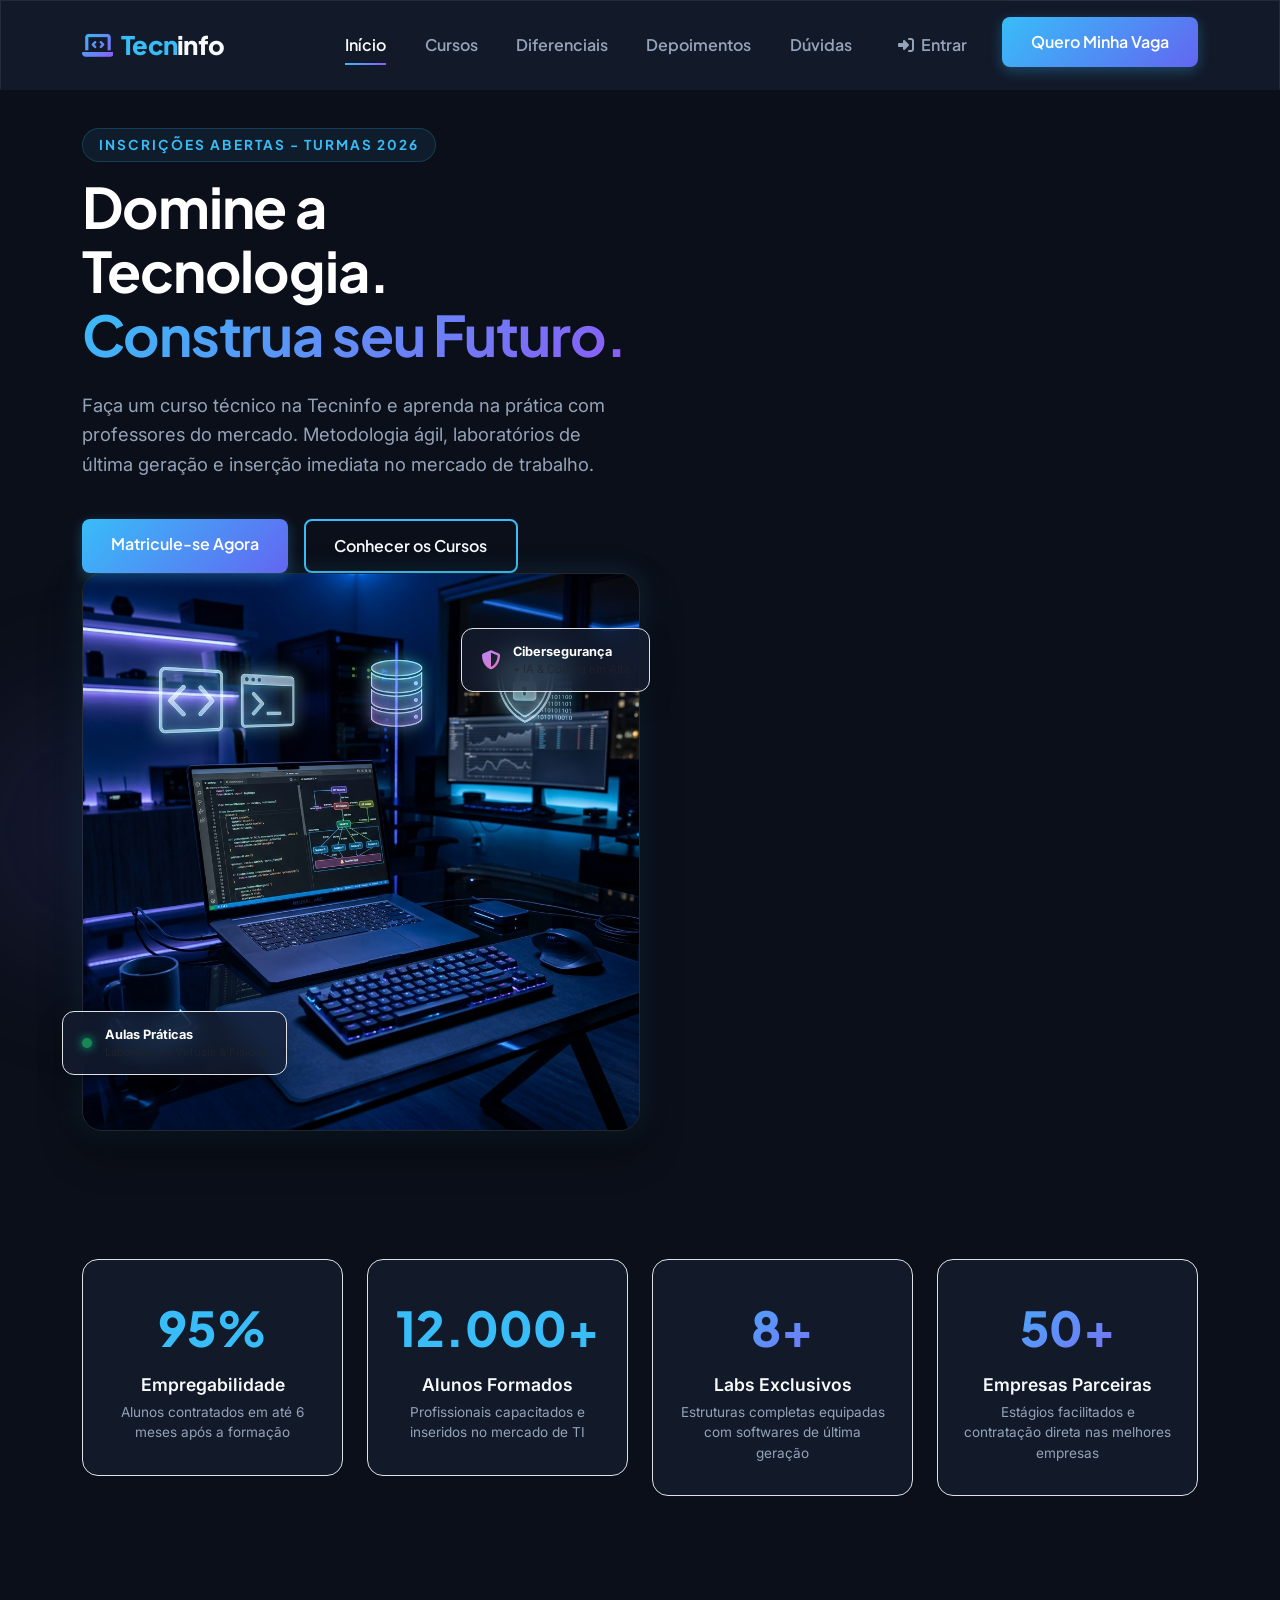
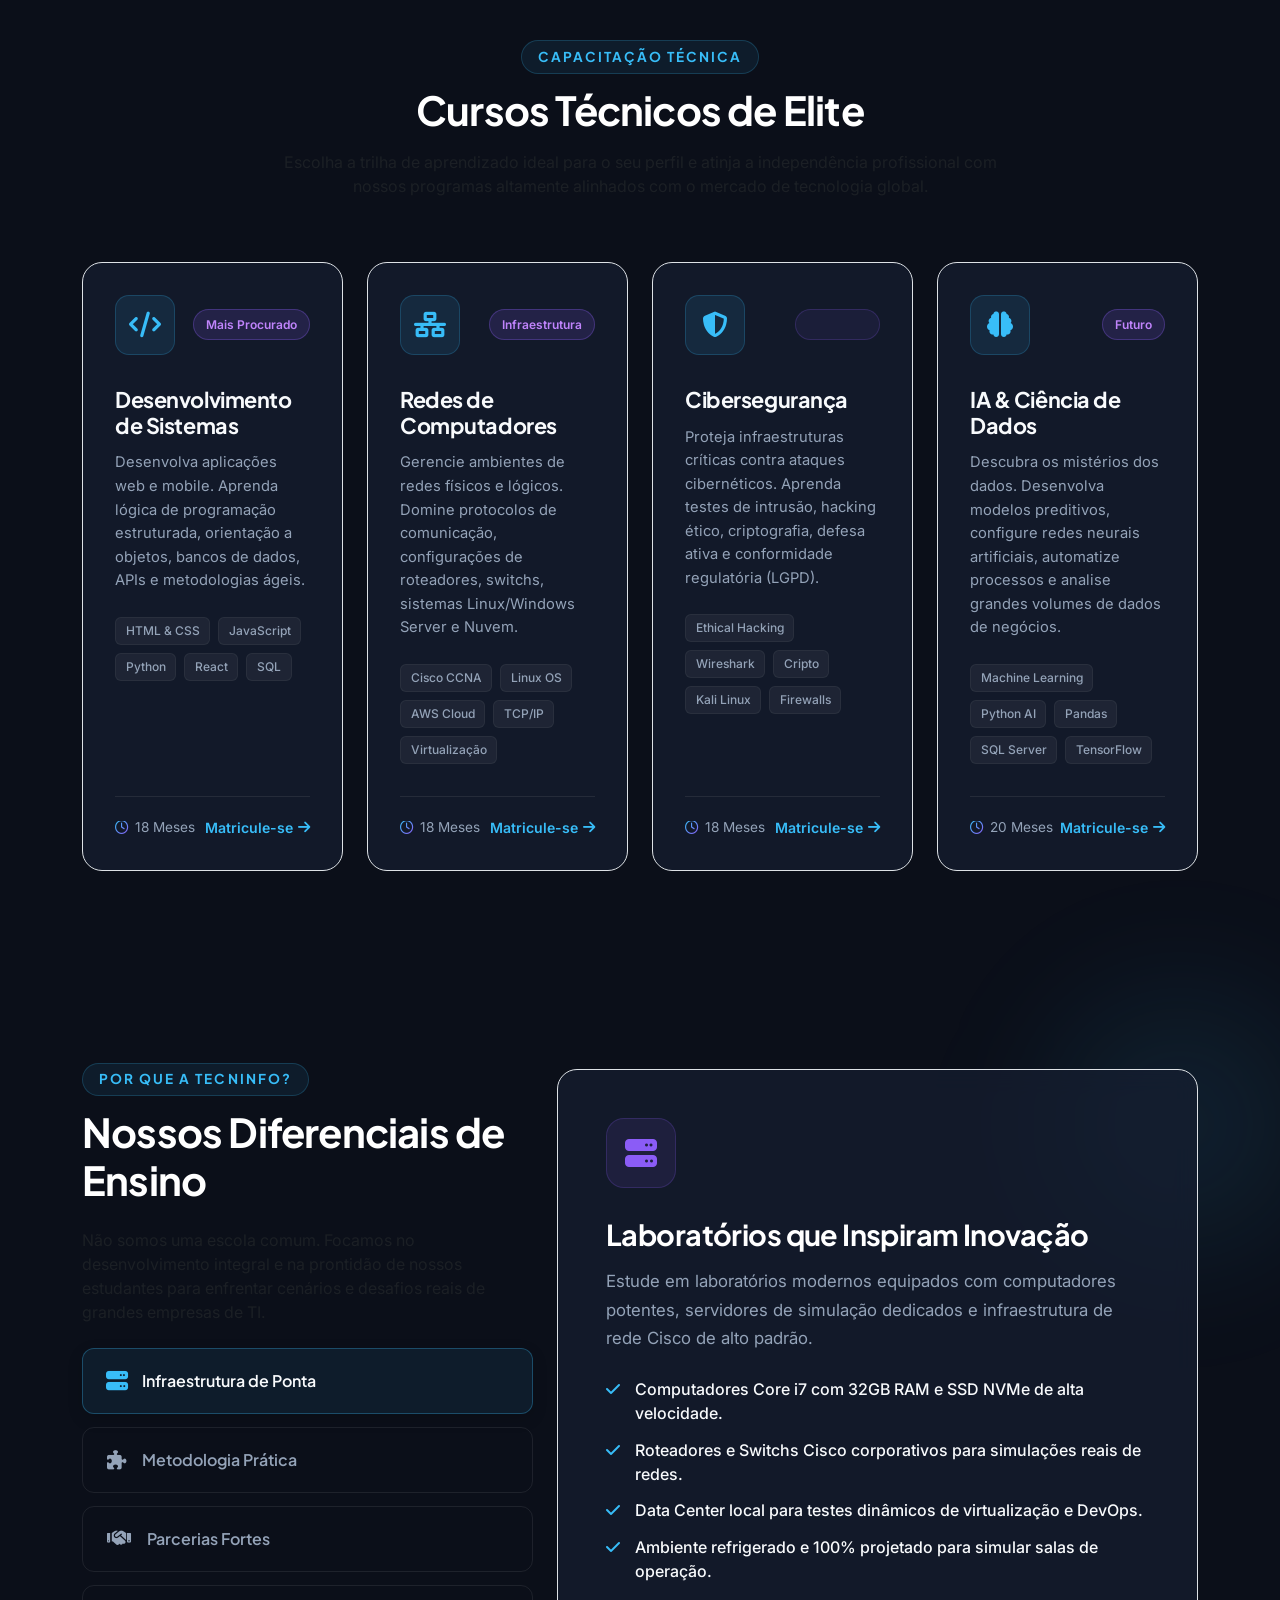
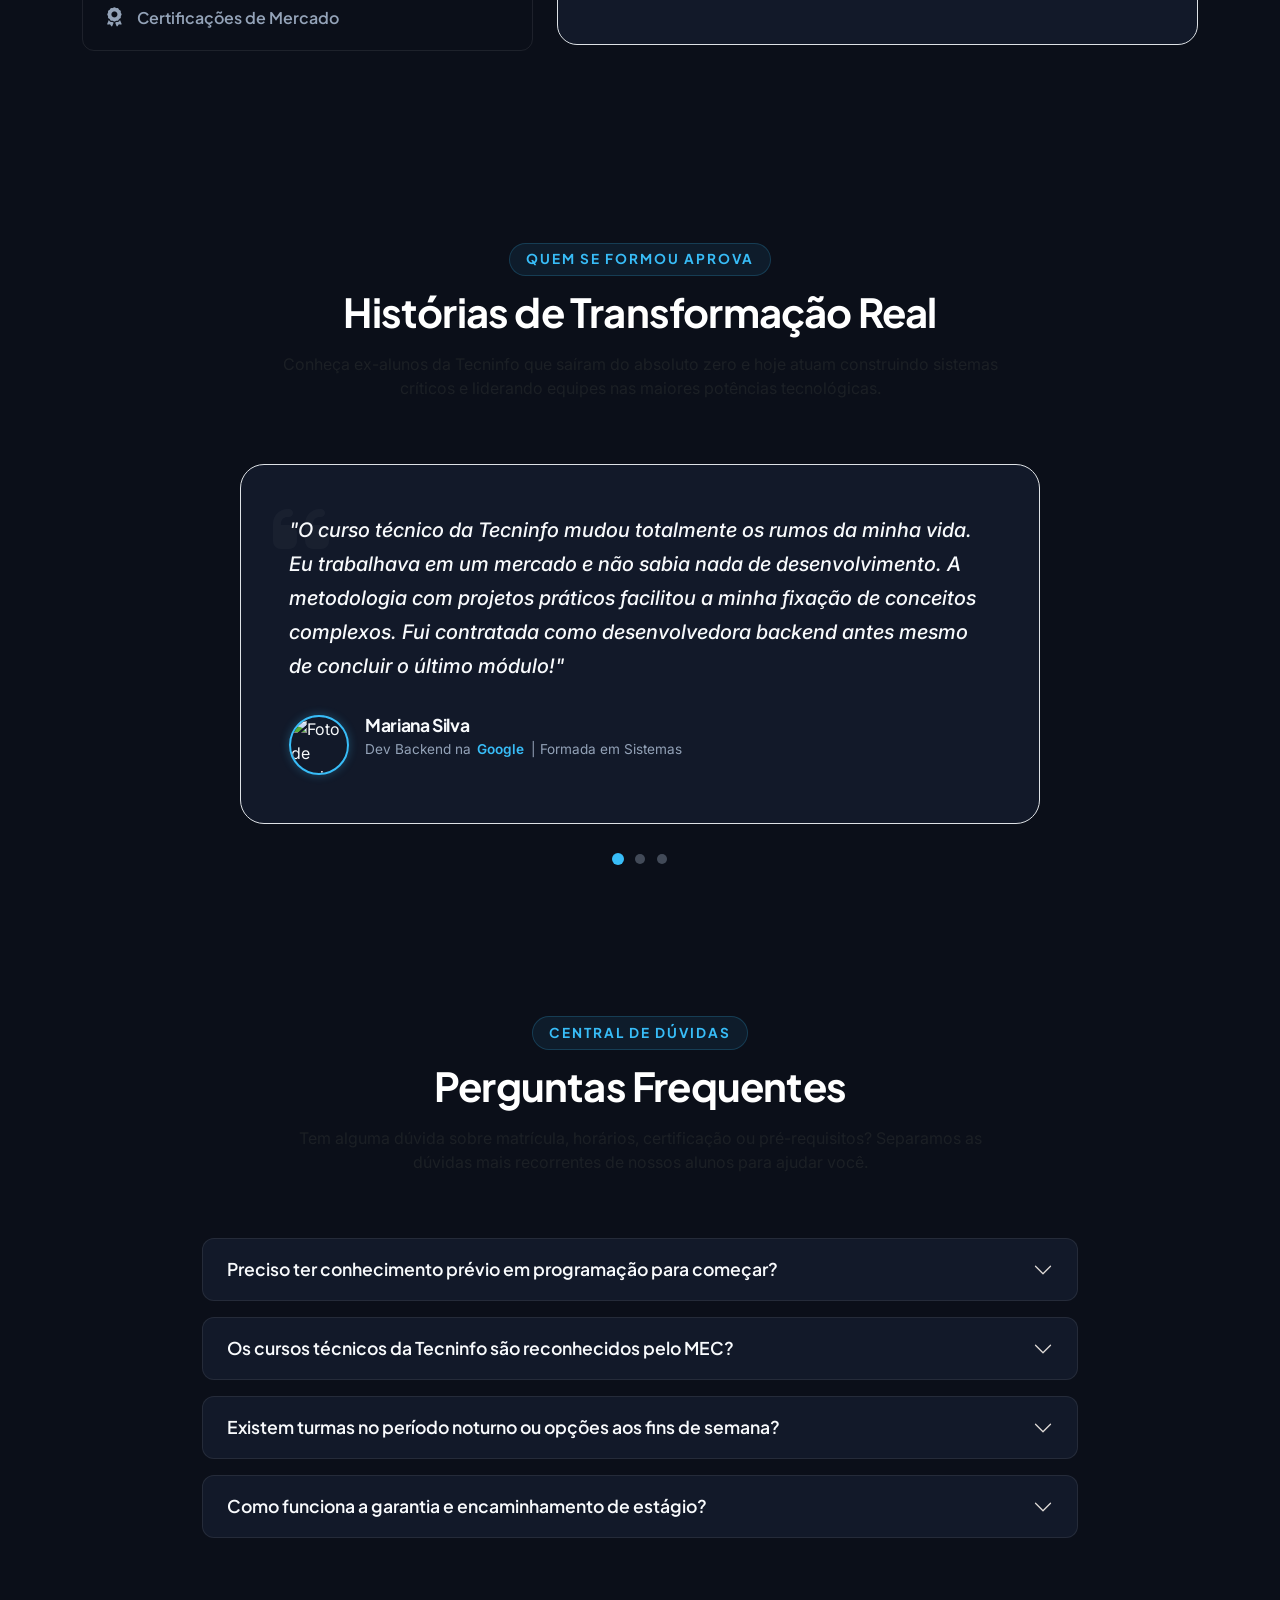
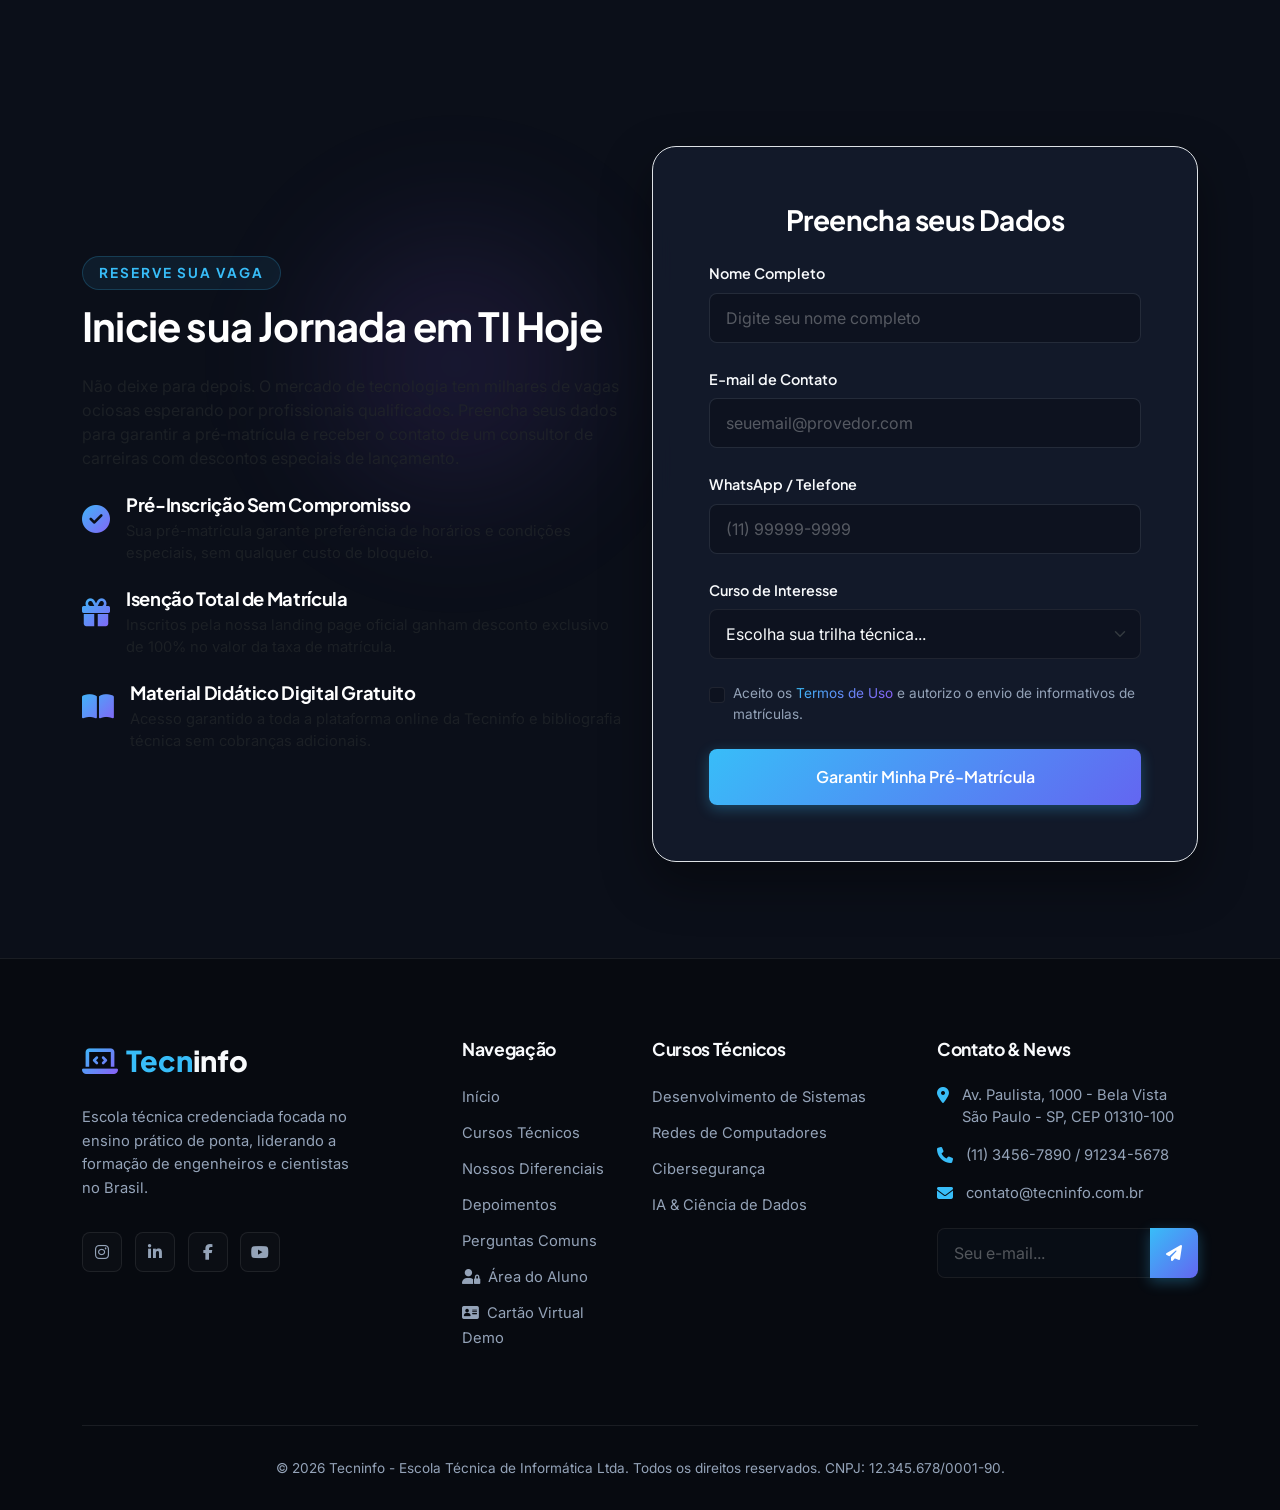
==== commit 25bf60e9: "feat: adiciona tela de login premium e pagina de cartao interativo" ====
--- a/tecninfo/index.html
+++ b/tecninfo/index.html
@@ -64,6 +64,9 @@
             <li class="nav-item">
               <a class="nav-link" href="#faq" id="nav-link-faq">Dúvidas</a>
             </li>
+            <li class="nav-item ms-lg-2">
+              <a class="nav-link" href="login.html" id="nav-link-login"><i class="fa-solid fa-right-to-bracket me-1"></i> Entrar</a>
+            </li>
             <li class="nav-item ms-lg-3 mt-3 mt-lg-0">
               <a class="btn-cyber-primary text-center d-block d-lg-inline-block" href="#inscricao" id="nav-cta-btn">Quero Minha Vaga</a>
             </li>
@@ -79,7 +82,6 @@
        ========================================================================== -->
     <section class="hero-section" id="inicio">
       <div class="container">
-        <div class="row align-items-center gy-5">
           <!-- Text Content -->
           <div class="col-lg-6">
             <div class="hero-content">
@@ -710,6 +712,8 @@
             <li><a href="#diferenciais">Nossos Diferenciais</a></li>
             <li><a href="#depoimentos">Depoimentos</a></li>
             <li><a href="#faq">Perguntas Comuns</a></li>
+            <li><a href="login.html"><i class="fa-solid fa-user-lock me-1"></i> Área do Aluno</a></li>
+            <li><a href="cartao.html"><i class="fa-solid fa-address-card me-1"></i> Cartão Virtual Demo</a></li>
           </ul>
         </div>
 
